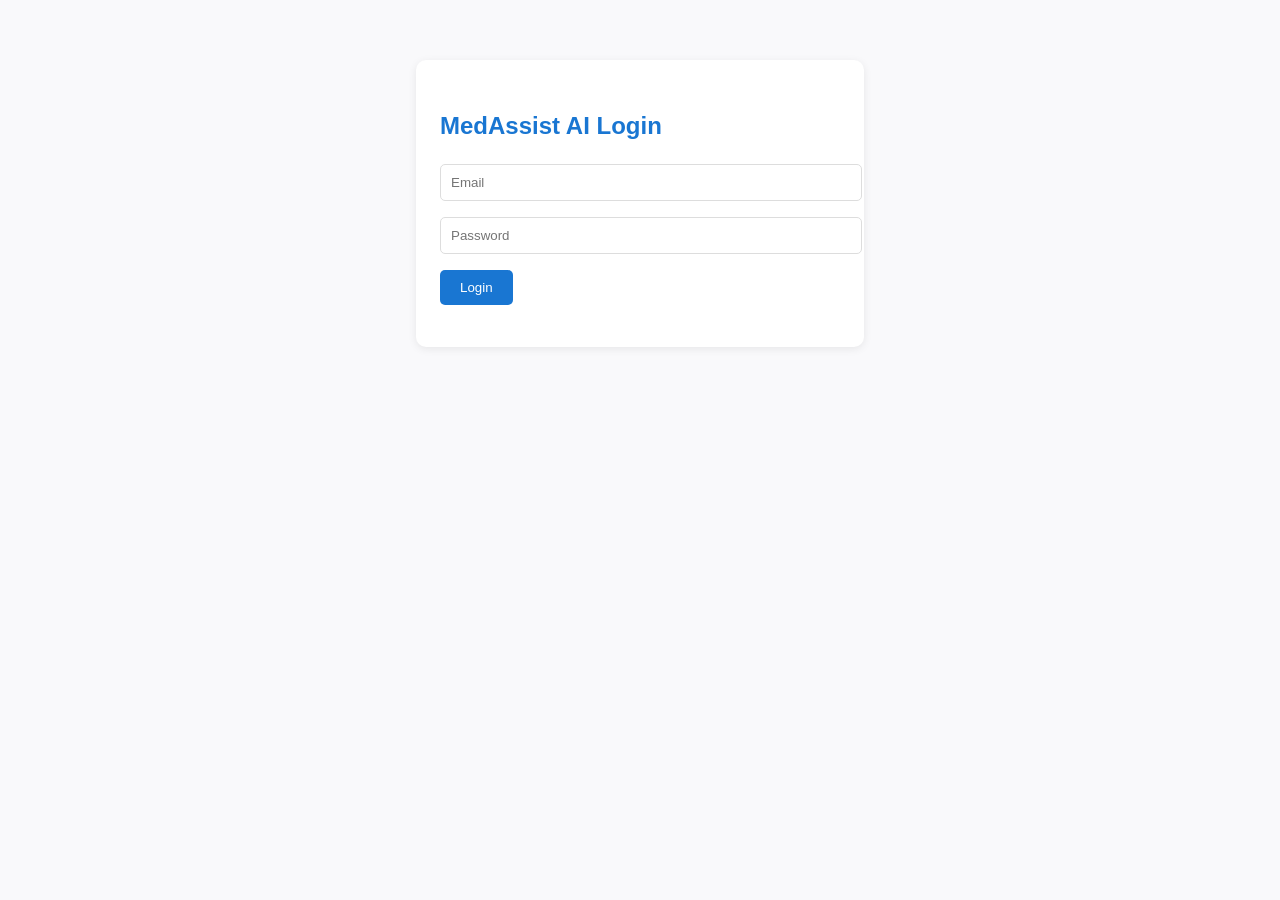
==== frontend/login.html @ 75cd7054 "initial commit" ====
<!DOCTYPE html>
<html lang="en">
<head>
    <meta charset="UTF-8">
    <meta name="viewport" content="width=device-width, initial-scale=1.0">
    <title>MedAssist AI - Login</title>
    <link rel="stylesheet" href="styles.css">
</head>
<body>
    <div class="login-card">
        <h2>MedAssist AI Login</h2>
        <form id="loginForm">
            <input type="email" id="email" placeholder="Email" required>
            <input type="password" id="password" placeholder="Password" required>
            <button type="submit">Login</button>
        </form>
        <div id="loginError" class="error"></div>
    </div>
    <script src="script.js"></script>
</body>
</html>
---- frontend/styles.css ----
/* styles.css - MedAssist AI */
body {
    background: #f9f9fb;
    font-family: 'Segoe UI', Arial, sans-serif;
    margin: 0;
    padding: 0;
}
.login-card, .dashboard-container {
    max-width: 400px;
    margin: 60px auto;
    background: #fff;
    border-radius: 10px;
    box-shadow: 0 2px 8px rgba(0,0,0,0.08);
    padding: 32px 24px;
}
.login-card h2 {
    margin-bottom: 24px;
    color: #1976d2;
}
input[type="email"], input[type="password"] {
    width: 100%;
    padding: 10px;
    margin-bottom: 16px;
    border: 1px solid #ddd;
    border-radius: 5px;
}
button {
    background: #1976d2;
    color: #fff;
    border: none;
    padding: 10px 20px;
    border-radius: 5px;
    cursor: pointer;
    margin-right: 8px;
}
button:disabled {
    background: #b0c4de;
    cursor: not-allowed;
}
.error {
    color: #d32f2f;
    margin-top: 10px;
}
.dashboard-container {
    max-width: 900px;
    padding: 0 16px 32px 16px;
}
header {
    display: flex;
    justify-content: space-between;
    align-items: center;
    margin-bottom: 32px;
}
main {
    display: flex;
    flex-wrap: wrap;
    gap: 24px;
}
.card {
    background: #fff;
    border-radius: 10px;
    box-shadow: 0 2px 8px rgba(0,0,0,0.06);
    padding: 20px;
    flex: 1 1 250px;
    min-width: 250px;
    margin-bottom: 16px;
}
@media (max-width: 700px) {
    .dashboard-container {
        max-width: 100%;
        padding: 0 4px;
    }
    main {
        flex-direction: column;
        gap: 12px;
    }
}
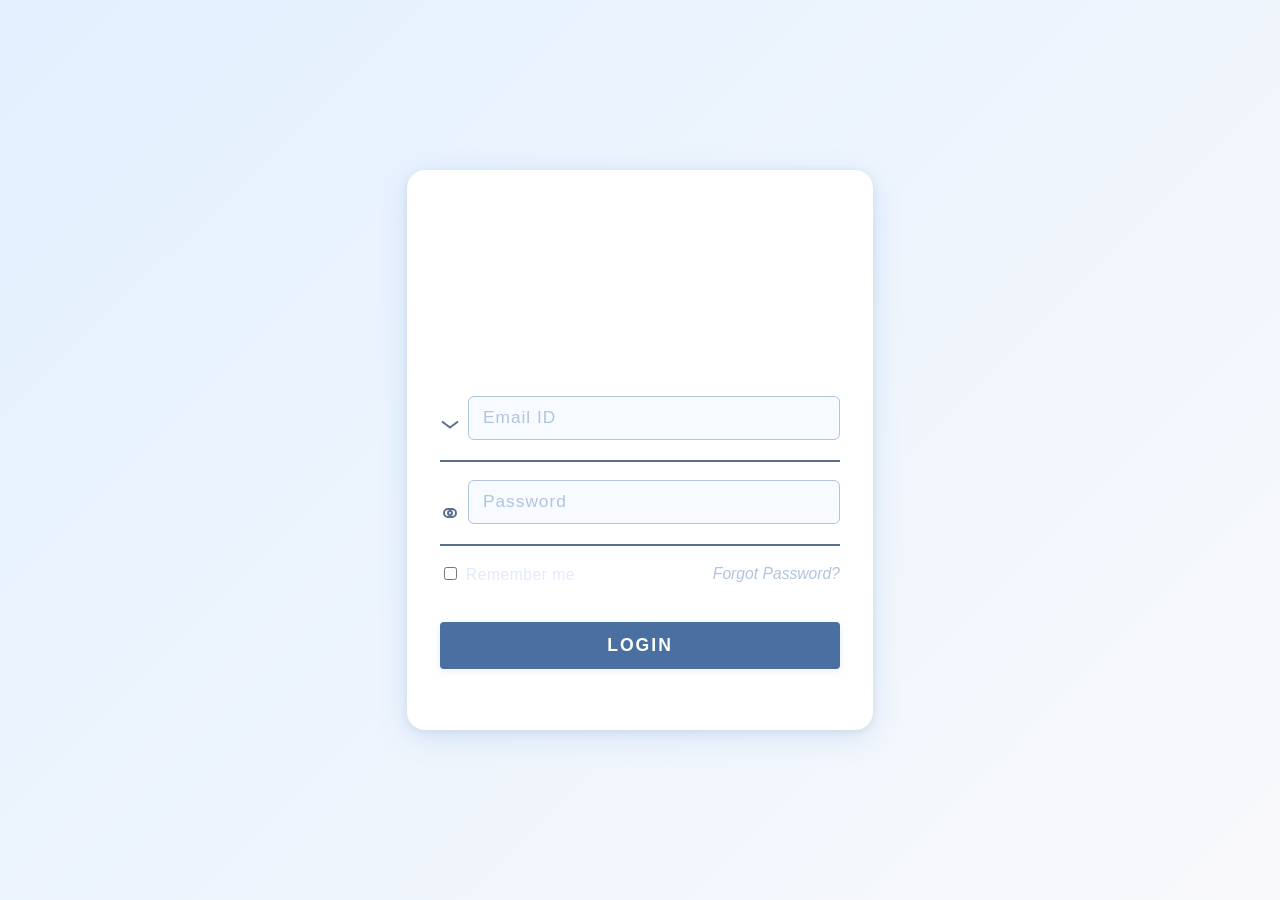
==== commit d7502137: "version 1.2" ====
--- a/frontend/login.html
+++ b/frontend/login.html
@@ -7,14 +7,44 @@
     <link rel="stylesheet" href="styles.css">
 </head>
 <body>
-    <div class="login-card">
-        <h2>MedAssist AI Login</h2>
-        <form id="loginForm">
-            <input type="email" id="email" placeholder="Email" required>
-            <input type="password" id="password" placeholder="Password" required>
-            <button type="submit">Login</button>
+    <div class="login-card login-modern">
+        <div class="login-icon">
+            <svg width="64" height="64" viewBox="0 0 64 64" fill="none"><circle cx="32" cy="24" r="12" stroke="#fff" stroke-width="2.5"/><path d="M12 54c0-8.837 8.059-16 18-16s18 7.163 18 16" stroke="#fff" stroke-width="2.5"/></svg>
+        </div>
+        <h1 class="login-title">User Login</h1>
+        <form id="loginForm" class="login-form-modern">
+            <div class="input-group">
+                <span class="input-icon"><svg width="20" height="20" fill="none"><path d="M2 4.5l8 6 8-6" stroke="#5c6f8c" stroke-width="2"/></svg></span>
+                <input type="email" id="email" placeholder="Email ID" required autocomplete="username">
+            </div>
+            <div class="input-group">
+                <span class="input-icon"><svg width="20" height="20" fill="none"><path d="M10 14a2 2 0 100-4 2 2 0 000 4z" stroke="#5c6f8c" stroke-width="2"/><rect x="4" y="8" width="12" height="8" rx="4" stroke="#5c6f8c" stroke-width="2"/></svg></span>
+                <input type="password" id="password" placeholder="Password" required autocomplete="current-password">
+            </div>
+            <div class="login-options">
+                <label class="remember-me"><input type="checkbox" id="rememberMe"> Remember me</label>
+                <a href="#" id="forgotPasswordLink" class="forgot-link">Forgot Password?</a>
+            </div>
+            <button type="submit" class="login-btn">LOGIN</button>
+            <div id="loginError" class="error"></div>
         </form>
-        <div id="loginError" class="error"></div>
+    </div>
+    <!-- Forgot Password Modal -->
+    <div id="forgotPasswordModal" class="modal">
+        <div class="modal-content">
+            <span class="close" id="closeModal">&times;</span>
+            <h3>Reset Password</h3>
+            <form id="forgotPasswordForm">
+                <input type="email" id="forgotEmail" placeholder="Enter your email" required>
+                <button type="button" id="sendOtpBtn">Send OTP</button>
+                <div id="otpSection" style="display:none;">
+                    <input type="text" id="otpInput" placeholder="Enter OTP" required>
+                    <input type="password" id="newPassword" placeholder="New Password" required>
+                    <button type="submit">Reset Password</button>
+                </div>
+            </form>
+            <div id="forgotError" class="error"></div>
+        </div>
     </div>
     <script src="script.js"></script>
 </body>
--- a/frontend/styles.css
+++ b/frontend/styles.css
@@ -1,55 +1,281 @@
+body {
+    min-height: 100vh;
+    background: linear-gradient(180deg, #e7b6e7 0%, #c7e0f7 100%);
+    display: flex;
+    align-items: center;
+    justify-content: center;
+}
+
+.login-modern {
+    background: rgba(255,255,255,0.18);
+    box-shadow: 0 8px 32px 0 rgba(31, 38, 135, 0.18);
+    border-radius: 18px;
+    padding: 48px 36px 36px 36px;
+    max-width: 400px;
+    width: 100%;
+    margin: 0 auto;
+    display: flex;
+    flex-direction: column;
+    align-items: center;
+    border: 1.5px solid rgba(255,255,255,0.25);
+    position: relative;
+}
+.login-icon {
+    margin-bottom: 18px;
+    display: flex;
+    justify-content: center;
+    align-items: center;
+}
+.login-title {
+    color: #fff;
+    font-size: 2.3rem;
+    font-weight: 400;
+    letter-spacing: 4px;
+    margin-bottom: 36px;
+    text-align: center;
+    font-family: 'Segoe UI', Arial, sans-serif;
+}
+.login-form-modern {
+    width: 100%;
+    display: flex;
+    flex-direction: column;
+    gap: 18px;
+}
+.input-group {
+    display: flex;
+    align-items: center;
+    background: transparent;
+    border-bottom: 2px solid #5c6f8c;
+    margin-bottom: 0;
+    padding: 0 0 2px 0;
+}
+.input-icon {
+    margin-right: 8px;
+    display: flex;
+    align-items: center;
+}
+.input-group input {
+    border: none;
+    outline: none;
+    background: transparent;
+    color: #fff;
+    font-size: 1.08rem;
+    padding: 10px 0;
+    flex: 1;
+    font-family: 'Segoe UI', Arial, sans-serif;
+    letter-spacing: 1px;
+}
+.input-group input::placeholder {
+    color: #b0c4de;
+    opacity: 1;
+    font-size: 1.08rem;
+    letter-spacing: 1px;
+}
+.login-options {
+    display: flex;
+    justify-content: space-between;
+    align-items: center;
+    margin: 0 0 10px 0;
+    font-size: 0.98rem;
+}
+.remember-me {
+    color: #e3eafc;
+    font-weight: 400;
+    letter-spacing: 0.5px;
+}
+.remember-me input[type="checkbox"] {
+    accent-color: #5c6f8c;
+    margin-right: 4px;
+}
+.forgot-link {
+    color: #b0c4de;
+    text-decoration: none;
+    font-style: italic;
+    font-size: 0.98rem;
+    transition: color 0.2s;
+}
+.forgot-link:hover {
+    color: #fff;
+    text-decoration: underline;
+}
+.login-btn {
+    width: 100%;
+    background: #4a6fa1;
+    color: #fff;
+    border: none;
+    padding: 13px 0;
+    border-radius: 4px;
+    font-size: 1.1rem;
+    font-weight: 600;
+    letter-spacing: 2px;
+    margin-top: 10px;
+    box-shadow: 0 2px 8px rgba(25, 118, 210, 0.10);
+    transition: background 0.2s, box-shadow 0.2s, transform 0.1s;
+    cursor: pointer;
+}
+.login-btn:hover {
+    background: #395a7c;
+    transform: translateY(-2px) scale(1.01);
+}
 /* styles.css - MedAssist AI */
 body {
-    background: #f9f9fb;
+    background: linear-gradient(135deg, #e3f0ff 0%, #f9f9fb 100%);
     font-family: 'Segoe UI', Arial, sans-serif;
     margin: 0;
     padding: 0;
+    min-height: 100vh;
 }
 .login-card, .dashboard-container {
     max-width: 400px;
     margin: 60px auto;
     background: #fff;
-    border-radius: 10px;
-    box-shadow: 0 2px 8px rgba(0,0,0,0.08);
-    padding: 32px 24px;
+    border-radius: 18px;
+    box-shadow: 0 8px 32px rgba(25, 118, 210, 0.13), 0 2px 8px rgba(0,0,0,0.07);
+    padding: 40px 32px 32px 32px;
+    transition: box-shadow 0.2s;
+    position: relative;
+}
+.tab-group {
+    display: flex;
+    justify-content: center;
+    margin-bottom: 24px;
+}
+.tab {
+    flex: 1;
+    padding: 12px 0;
+    background: none;
+    border: none;
+    border-bottom: 2.5px solid #e3eafc;
+    color: #1976d2;
+    font-size: 1.1rem;
+    font-weight: 600;
+    cursor: pointer;
+    transition: border 0.2s, color 0.2s;
+}
+.tab.active {
+    border-bottom: 2.5px solid #1976d2;
+    color: #1565c0;
+}
+.form-footer {
+    text-align: right;
+    margin-top: 8px;
+}
+.form-footer a {
+    color: #1976d2;
+    text-decoration: none;
+    font-size: 0.98rem;
+    transition: color 0.2s;
+}
+.form-footer a:hover {
+    color: #1565c0;
+    text-decoration: underline;
+}
+/* Modal Styles */
+.modal {
+    display: none;
+    position: fixed;
+    z-index: 1000;
+    left: 0;
+    top: 0;
+    width: 100vw;
+    height: 100vh;
+    overflow: auto;
+    background: rgba(25, 118, 210, 0.10);
+    justify-content: center;
+    align-items: center;
+}
+.modal-content {
+    background: #fff;
+    margin: 10% auto;
+    padding: 32px 28px 24px 28px;
+    border-radius: 14px;
+    box-shadow: 0 8px 32px rgba(25, 118, 210, 0.13);
+    max-width: 350px;
+    position: relative;
+    text-align: center;
+}
+.modal-content h3 {
+    color: #1976d2;
+    margin-bottom: 18px;
+}
+.modal-content input {
+    width: 100%;
+    margin-bottom: 14px;
+}
+.close {
+    position: absolute;
+    top: 12px;
+    right: 18px;
+    font-size: 1.5rem;
+    color: #888;
+    cursor: pointer;
+    transition: color 0.2s;
+}
+.close:hover {
+    color: #d32f2f;
+}
+.dashboard-container {
+    max-width: 900px;
+    padding: 0 16px 32px 16px;
 }
 .login-card h2 {
     margin-bottom: 24px;
     color: #1976d2;
+    font-weight: 700;
+    letter-spacing: 1px;
+    text-align: center;
 }
 input[type="email"], input[type="password"] {
     width: 100%;
-    padding: 10px;
-    margin-bottom: 16px;
-    border: 1px solid #ddd;
-    border-radius: 5px;
+    padding: 12px 14px;
+    margin-bottom: 18px;
+    border: 1px solid #b0c4de;
+    border-radius: 6px;
+    font-size: 1rem;
+    background: #f7faff;
+    transition: border 0.2s;
+}
+input[type="email"]:focus, input[type="password"]:focus {
+    border: 1.5px solid #1976d2;
+    outline: none;
+    background: #fff;
 }
 button {
-    background: #1976d2;
+    background: linear-gradient(90deg, #1976d2 60%, #42a5f5 100%);
     color: #fff;
     border: none;
-    padding: 10px 20px;
-    border-radius: 5px;
+    padding: 12px 28px;
+    border-radius: 6px;
     cursor: pointer;
     margin-right: 8px;
+    font-size: 1rem;
+    font-weight: 600;
+    box-shadow: 0 2px 8px rgba(25, 118, 210, 0.08);
+    transition: background 0.2s, box-shadow 0.2s, transform 0.1s;
+}
+button:hover:not(:disabled) {
+    background: linear-gradient(90deg, #1565c0 60%, #1976d2 100%);
+    box-shadow: 0 4px 16px rgba(25, 118, 210, 0.13);
+    transform: translateY(-2px) scale(1.03);
 }
 button:disabled {
     background: #b0c4de;
     cursor: not-allowed;
+    opacity: 0.7;
 }
 .error {
     color: #d32f2f;
     margin-top: 10px;
-}
-.dashboard-container {
-    max-width: 900px;
-    padding: 0 16px 32px 16px;
+    font-size: 1rem;
+    text-align: center;
 }
 header {
     display: flex;
     justify-content: space-between;
     align-items: center;
     margin-bottom: 32px;
+    border-bottom: 2px solid #e3eafc;
+    padding-bottom: 12px;
 }
 main {
     display: flex;
@@ -58,14 +284,46 @@
 }
 .card {
     background: #fff;
-    border-radius: 10px;
-    box-shadow: 0 2px 8px rgba(0,0,0,0.06);
-    padding: 20px;
+    border-radius: 14px;
+    box-shadow: 0 2px 8px rgba(25, 118, 210, 0.07);
+    padding: 24px 20px;
     flex: 1 1 250px;
     min-width: 250px;
     margin-bottom: 16px;
-}
-@media (max-width: 700px) {
+    transition: box-shadow 0.2s, transform 0.1s;
+}
+.card:hover {
+    box-shadow: 0 8px 32px rgba(25, 118, 210, 0.13);
+    transform: translateY(-2px) scale(1.01);
+}
+.audio-section h2, .transcript-section h2, .ai-section h2, .report-section h2, .history-section h2 {
+    color: #1976d2;
+    font-size: 1.2rem;
+    margin-bottom: 12px;
+    font-weight: 600;
+}
+#transcriptText, #aiSymptoms, #aiDiagnosis, #reportText {
+    background: #f7faff;
+    border-radius: 6px;
+    padding: 10px 14px;
+    margin-bottom: 10px;
+    min-height: 32px;
+    font-size: 1rem;
+}
+#historyList {
+    list-style: none;
+    padding: 0;
+    margin: 0;
+}
+#historyList li {
+    background: #f7faff;
+    border-radius: 6px;
+    margin-bottom: 8px;
+    padding: 8px 12px;
+    font-size: 0.97rem;
+    color: #333;
+}
+@media (max-width: 900px) {
     .dashboard-container {
         max-width: 100%;
         padding: 0 4px;
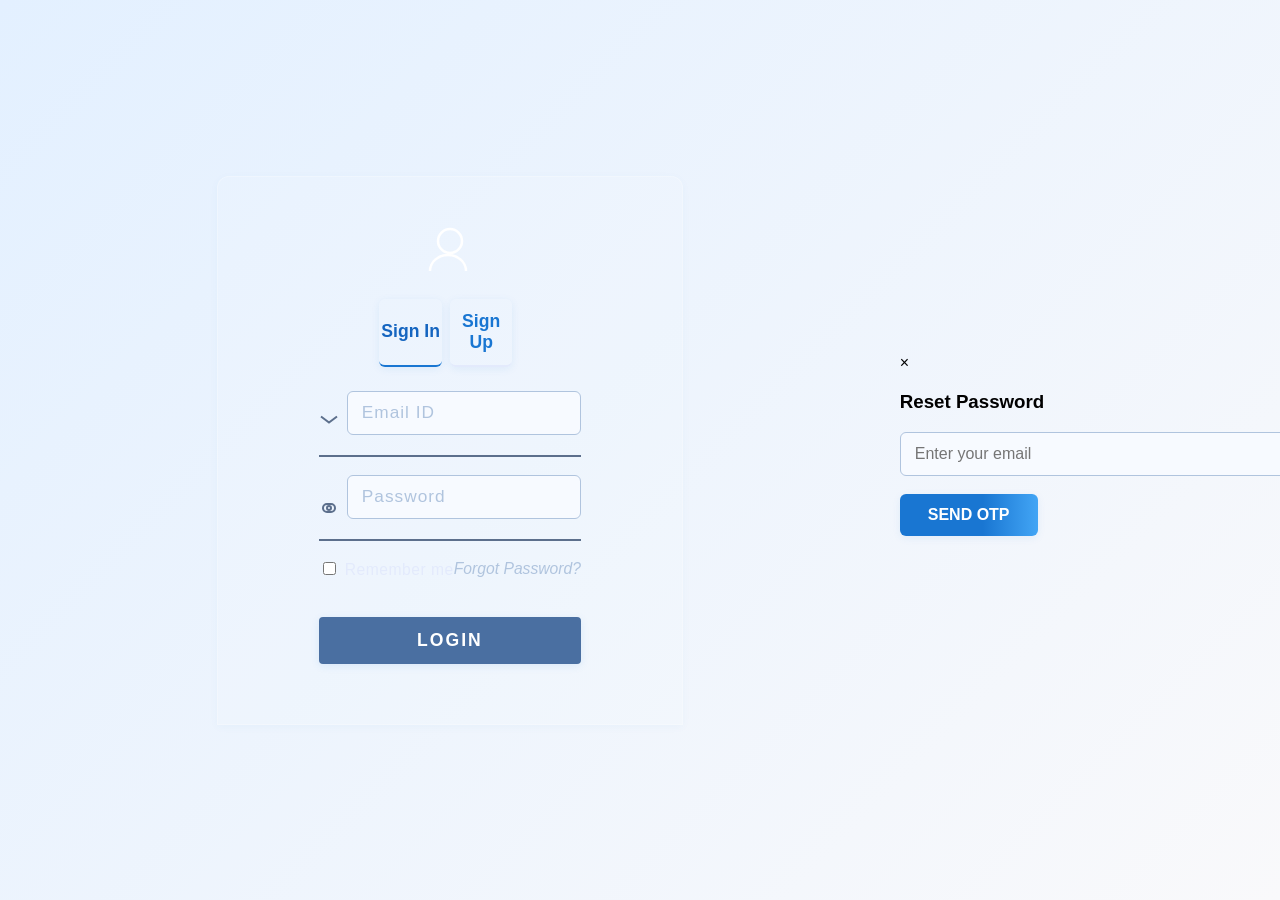
==== commit 6de633ea: "version 1.3" ====
--- a/frontend/login.html
+++ b/frontend/login.html
@@ -11,23 +11,46 @@
         <div class="login-icon">
             <svg width="64" height="64" viewBox="0 0 64 64" fill="none"><circle cx="32" cy="24" r="12" stroke="#fff" stroke-width="2.5"/><path d="M12 54c0-8.837 8.059-16 18-16s18 7.163 18 16" stroke="#fff" stroke-width="2.5"/></svg>
         </div>
-        <h1 class="login-title">User Login</h1>
-        <form id="loginForm" class="login-form-modern">
-            <div class="input-group">
-                <span class="input-icon"><svg width="20" height="20" fill="none"><path d="M2 4.5l8 6 8-6" stroke="#5c6f8c" stroke-width="2"/></svg></span>
-                <input type="email" id="email" placeholder="Email ID" required autocomplete="username">
-            </div>
-            <div class="input-group">
-                <span class="input-icon"><svg width="20" height="20" fill="none"><path d="M10 14a2 2 0 100-4 2 2 0 000 4z" stroke="#5c6f8c" stroke-width="2"/><rect x="4" y="8" width="12" height="8" rx="4" stroke="#5c6f8c" stroke-width="2"/></svg></span>
-                <input type="password" id="password" placeholder="Password" required autocomplete="current-password">
-            </div>
-            <div class="login-options">
-                <label class="remember-me"><input type="checkbox" id="rememberMe"> Remember me</label>
-                <a href="#" id="forgotPasswordLink" class="forgot-link">Forgot Password?</a>
-            </div>
-            <button type="submit" class="login-btn">LOGIN</button>
-            <div id="loginError" class="error"></div>
-        </form>
+        <div class="tab-group">
+            <button class="tab active" id="signInTab">Sign In</button>
+            <button class="tab" id="signUpTab">Sign Up</button>
+        </div>
+        <div id="signInFormContainer">
+            <form id="loginForm" class="login-form-modern">
+                <div class="input-group">
+                    <span class="input-icon"><svg width="20" height="20" fill="none"><path d="M2 4.5l8 6 8-6" stroke="#5c6f8c" stroke-width="2"/></svg></span>
+                    <input type="email" id="email" placeholder="Email ID" required autocomplete="username">
+                </div>
+                <div class="input-group">
+                    <span class="input-icon"><svg width="20" height="20" fill="none"><path d="M10 14a2 2 0 100-4 2 2 0 000 4z" stroke="#5c6f8c" stroke-width="2"/><rect x="4" y="8" width="12" height="8" rx="4" stroke="#5c6f8c" stroke-width="2"/></svg></span>
+                    <input type="password" id="password" placeholder="Password" required autocomplete="current-password">
+                </div>
+                <div class="login-options">
+                    <label class="remember-me"><input type="checkbox" id="rememberMe"> Remember me</label>
+                    <a href="#" id="forgotPasswordLink" class="forgot-link">Forgot Password?</a>
+                </div>
+                <button type="submit" class="login-btn">LOGIN</button>
+                <div id="loginError" class="error"></div>
+            </form>
+        </div>
+        <div id="signUpFormContainer" style="display:none;">
+            <form id="signUpForm" class="login-form-modern">
+                <div class="input-group">
+                    <span class="input-icon"><svg width="20" height="20" fill="none"><path d="M2 4.5l8 6 8-6" stroke="#5c6f8c" stroke-width="2"/></svg></span>
+                    <input type="email" id="signUpEmail" placeholder="Email ID" required autocomplete="username">
+                </div>
+                <div class="input-group">
+                    <span class="input-icon"><svg width="20" height="20" fill="none"><path d="M10 14a2 2 0 100-4 2 2 0 000 4z" stroke="#5c6f8c" stroke-width="2"/><rect x="4" y="8" width="12" height="8" rx="4" stroke="#5c6f8c" stroke-width="2"/></svg></span>
+                    <input type="password" id="signUpPassword" placeholder="Password" required autocomplete="new-password">
+                </div>
+                <div class="input-group">
+                    <span class="input-icon"><svg width="20" height="20" fill="none"><path d="M10 14a2 2 0 100-4 2 2 0 000 4z" stroke="#5c6f8c" stroke-width="2"/><rect x="4" y="8" width="12" height="8" rx="4" stroke="#5c6f8c" stroke-width="2"/></svg></span>
+                    <input type="password" id="signUpConfirmPassword" placeholder="Confirm Password" required autocomplete="new-password">
+                </div>
+                <button type="submit" class="login-btn">SIGN UP</button>
+                <div id="signUpError" class="error"></div>
+            </form>
+        </div>
     </div>
     <!-- Forgot Password Modal -->
     <div id="forgotPasswordModal" class="modal">
@@ -36,11 +59,11 @@
             <h3>Reset Password</h3>
             <form id="forgotPasswordForm">
                 <input type="email" id="forgotEmail" placeholder="Enter your email" required>
-                <button type="button" id="sendOtpBtn">Send OTP</button>
+                <button type="button" id="sendOtpBtn">SEND OTP</button>
                 <div id="otpSection" style="display:none;">
                     <input type="text" id="otpInput" placeholder="Enter OTP" required>
                     <input type="password" id="newPassword" placeholder="New Password" required>
-                    <button type="submit">Reset Password</button>
+                    <button type="submit">RESET PASSWORD</button>
                 </div>
             </form>
             <div id="forgotError" class="error"></div>
--- a/frontend/styles.css
+++ b/frontend/styles.css
@@ -1,16 +1,16 @@
 body {
     min-height: 100vh;
-    background: linear-gradient(180deg, #e7b6e7 0%, #c7e0f7 100%);
+    background: linear-gradient(135deg, #e7b6e7 0%, #c7e0f7 100%);
     display: flex;
     align-items: center;
     justify-content: center;
 }
 
 .login-modern {
-    background: rgba(255,255,255,0.18);
+    background: rgba(255,255,255,0.22);
     box-shadow: 0 8px 32px 0 rgba(31, 38, 135, 0.18);
     border-radius: 18px;
-    padding: 48px 36px 36px 36px;
+    padding: 44px 36px 36px 36px;
     max-width: 400px;
     width: 100%;
     margin: 0 auto;
@@ -113,6 +113,10 @@
     transition: background 0.2s, box-shadow 0.2s, transform 0.1s;
     cursor: pointer;
 }
+    backdrop-filter: blur(16px) saturate(160%);
+    -webkit-backdrop-filter: blur(16px) saturate(160%);
+    transition: box-shadow 0.2s;
+    animation: fadeInCard 0.7s cubic-bezier(.4,0,.2,1);
 .login-btn:hover {
     background: #395a7c;
     transform: translateY(-2px) scale(1.01);
@@ -134,6 +138,12 @@
     padding: 40px 32px 32px 32px;
     transition: box-shadow 0.2s;
     position: relative;
+    width: 100%;
+    gap: 0;
+    background: rgba(255,255,255,0.10);
+    border-radius: 12px 12px 0 0;
+    overflow: hidden;
+    box-shadow: 0 2px 8px rgba(25, 118, 210, 0.04);
 }
 .tab-group {
     display: flex;
@@ -159,6 +169,7 @@
 .form-footer {
     text-align: right;
     margin-top: 8px;
+    animation: fadeInForm 0.5s cubic-bezier(.4,0,.2,1);
 }
 .form-footer a {
     color: #1976d2;
@@ -169,7 +180,7 @@
 .form-footer a:hover {
     color: #1565c0;
     text-decoration: underline;
-}
+    background: rgba(255,255,255,0.10);
 /* Modal Styles */
 .modal {
     display: none;
@@ -178,7 +189,7 @@
     left: 0;
     top: 0;
     width: 100vw;
-    height: 100vh;
+    background: transparent;
     overflow: auto;
     background: rgba(25, 118, 210, 0.10);
     justify-content: center;
@@ -196,7 +207,7 @@
 }
 .modal-content h3 {
     color: #1976d2;
-    margin-bottom: 18px;
+    background: linear-gradient(90deg, #7c3aed 60%, #42a5f5 100%);
 }
 .modal-content input {
     width: 100%;
@@ -211,7 +222,7 @@
     cursor: pointer;
     transition: color 0.2s;
 }
-.close:hover {
+    background: linear-gradient(90deg, #5b21b6 60%, #1976d2 100%);
     color: #d32f2f;
 }
 .dashboard-container {
@@ -220,6 +231,7 @@
 }
 .login-card h2 {
     margin-bottom: 24px;
+    min-height: 22px;
     color: #1976d2;
     font-weight: 700;
     letter-spacing: 1px;
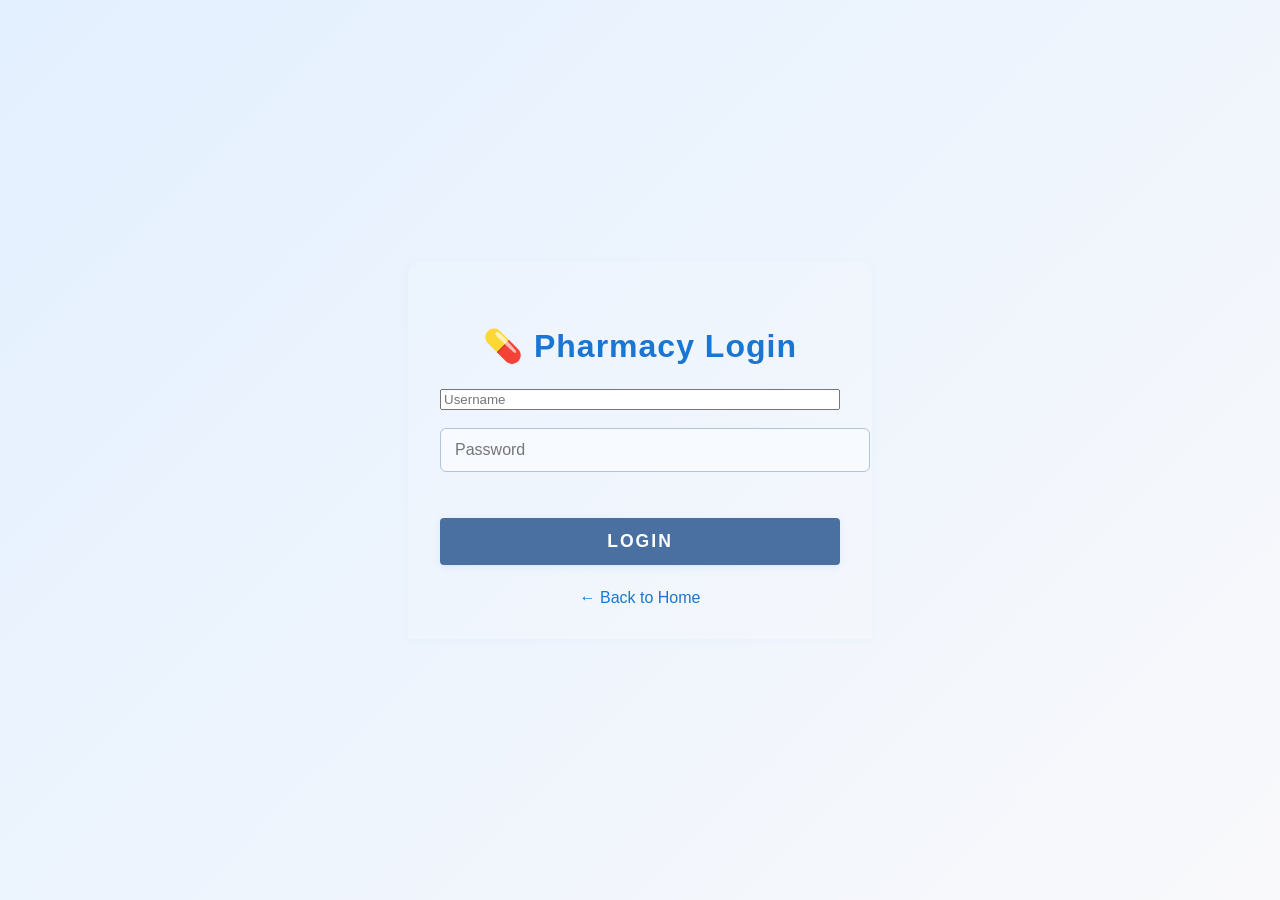
==== commit 00b7d2d8: "1.4" ====
--- a/frontend/login.html
+++ b/frontend/login.html
@@ -3,72 +3,20 @@
 <head>
     <meta charset="UTF-8">
     <meta name="viewport" content="width=device-width, initial-scale=1.0">
-    <title>MedAssist AI - Login</title>
+    <title>Pharmacy Login</title>
     <link rel="stylesheet" href="styles.css">
 </head>
 <body>
-    <div class="login-card login-modern">
-        <div class="login-icon">
-            <svg width="64" height="64" viewBox="0 0 64 64" fill="none"><circle cx="32" cy="24" r="12" stroke="#fff" stroke-width="2.5"/><path d="M12 54c0-8.837 8.059-16 18-16s18 7.163 18 16" stroke="#fff" stroke-width="2.5"/></svg>
-        </div>
-        <div class="tab-group">
-            <button class="tab active" id="signInTab">Sign In</button>
-            <button class="tab" id="signUpTab">Sign Up</button>
-        </div>
-        <div id="signInFormContainer">
-            <form id="loginForm" class="login-form-modern">
-                <div class="input-group">
-                    <span class="input-icon"><svg width="20" height="20" fill="none"><path d="M2 4.5l8 6 8-6" stroke="#5c6f8c" stroke-width="2"/></svg></span>
-                    <input type="email" id="email" placeholder="Email ID" required autocomplete="username">
-                </div>
-                <div class="input-group">
-                    <span class="input-icon"><svg width="20" height="20" fill="none"><path d="M10 14a2 2 0 100-4 2 2 0 000 4z" stroke="#5c6f8c" stroke-width="2"/><rect x="4" y="8" width="12" height="8" rx="4" stroke="#5c6f8c" stroke-width="2"/></svg></span>
-                    <input type="password" id="password" placeholder="Password" required autocomplete="current-password">
-                </div>
-                <div class="login-options">
-                    <label class="remember-me"><input type="checkbox" id="rememberMe"> Remember me</label>
-                    <a href="#" id="forgotPasswordLink" class="forgot-link">Forgot Password?</a>
-                </div>
-                <button type="submit" class="login-btn">LOGIN</button>
-                <div id="loginError" class="error"></div>
-            </form>
-        </div>
-        <div id="signUpFormContainer" style="display:none;">
-            <form id="signUpForm" class="login-form-modern">
-                <div class="input-group">
-                    <span class="input-icon"><svg width="20" height="20" fill="none"><path d="M2 4.5l8 6 8-6" stroke="#5c6f8c" stroke-width="2"/></svg></span>
-                    <input type="email" id="signUpEmail" placeholder="Email ID" required autocomplete="username">
-                </div>
-                <div class="input-group">
-                    <span class="input-icon"><svg width="20" height="20" fill="none"><path d="M10 14a2 2 0 100-4 2 2 0 000 4z" stroke="#5c6f8c" stroke-width="2"/><rect x="4" y="8" width="12" height="8" rx="4" stroke="#5c6f8c" stroke-width="2"/></svg></span>
-                    <input type="password" id="signUpPassword" placeholder="Password" required autocomplete="new-password">
-                </div>
-                <div class="input-group">
-                    <span class="input-icon"><svg width="20" height="20" fill="none"><path d="M10 14a2 2 0 100-4 2 2 0 000 4z" stroke="#5c6f8c" stroke-width="2"/><rect x="4" y="8" width="12" height="8" rx="4" stroke="#5c6f8c" stroke-width="2"/></svg></span>
-                    <input type="password" id="signUpConfirmPassword" placeholder="Confirm Password" required autocomplete="new-password">
-                </div>
-                <button type="submit" class="login-btn">SIGN UP</button>
-                <div id="signUpError" class="error"></div>
-            </form>
+    <div class="login-card">
+        <h2 style="text-align:center; font-size:2rem; margin-bottom:1.5rem;">💊 Pharmacy Login</h2>
+        <form id="loginForm" class="login-form-modern">
+            <input type="text" id="username" name="username" placeholder="Username" required autocomplete="username">
+            <input type="password" id="password" name="password" placeholder="Password" required autocomplete="current-password">
+            <button type="submit" class="login-btn">LOGIN</button>
+        </form>
+        <div style="margin-top:1.5rem; text-align:center;">
+            <a href="index.html" style="color:#1976d2; text-decoration:none; font-size:1rem;">&larr; Back to Home</a>
         </div>
     </div>
-    <!-- Forgot Password Modal -->
-    <div id="forgotPasswordModal" class="modal">
-        <div class="modal-content">
-            <span class="close" id="closeModal">&times;</span>
-            <h3>Reset Password</h3>
-            <form id="forgotPasswordForm">
-                <input type="email" id="forgotEmail" placeholder="Enter your email" required>
-                <button type="button" id="sendOtpBtn">SEND OTP</button>
-                <div id="otpSection" style="display:none;">
-                    <input type="text" id="otpInput" placeholder="Enter OTP" required>
-                    <input type="password" id="newPassword" placeholder="New Password" required>
-                    <button type="submit">RESET PASSWORD</button>
-                </div>
-            </form>
-            <div id="forgotError" class="error"></div>
-        </div>
-    </div>
-    <script src="script.js"></script>
 </body>
 </html>
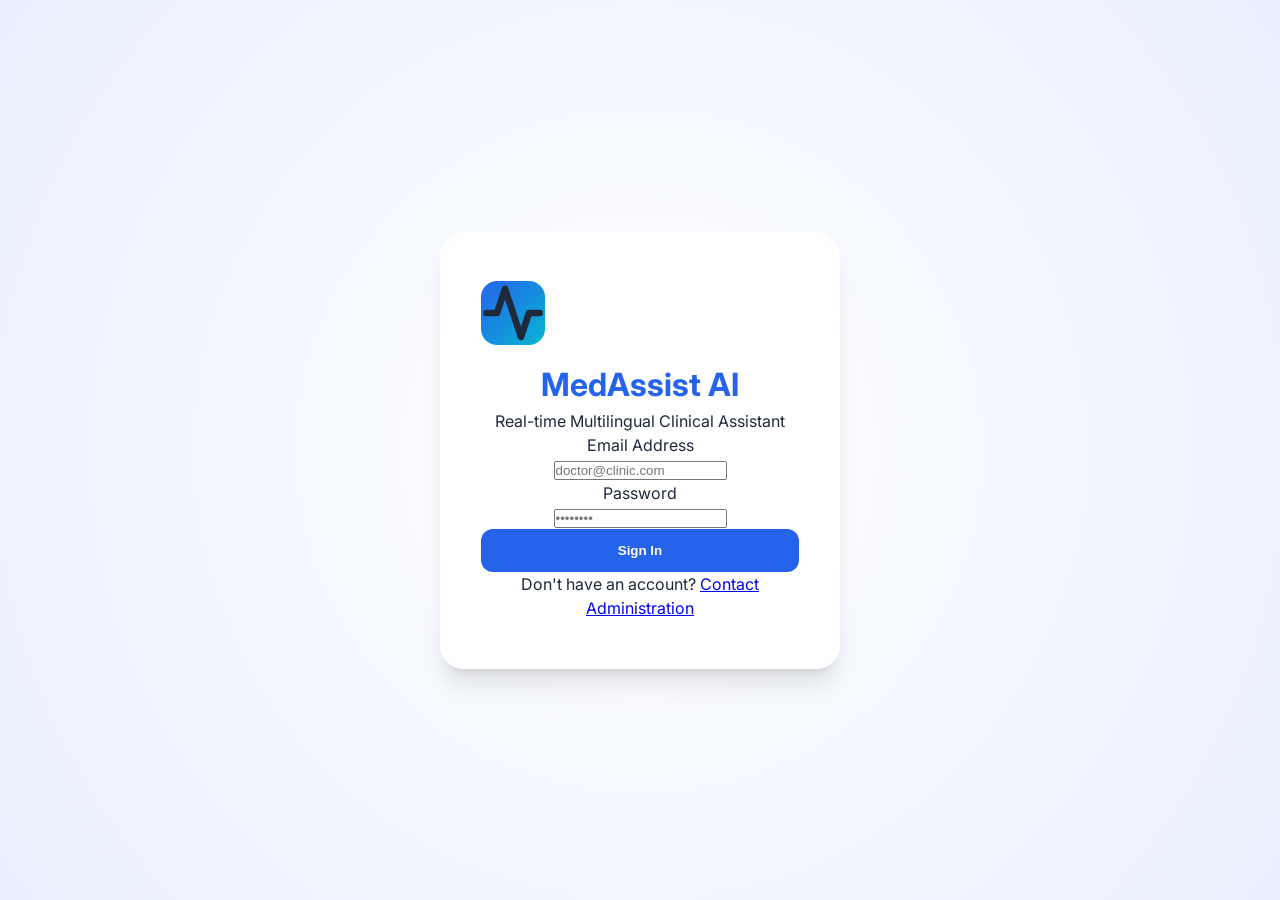
==== commit 4e21a823: "version 1.4.1" ====
--- a/frontend/login.html
+++ b/frontend/login.html
@@ -3,20 +3,55 @@
 <head>
     <meta charset="UTF-8">
     <meta name="viewport" content="width=device-width, initial-scale=1.0">
-    <title>Pharmacy Login</title>
+    <title>Login | MedAssist AI</title>
     <link rel="stylesheet" href="styles.css">
+    <!-- Font Awesome for icons -->
+    <link rel="stylesheet" href="https://cdnjs.cloudflare.com/ajax/libs/font-awesome/6.4.0/css/all.min.css">
 </head>
-<body>
-    <div class="login-card">
-        <h2 style="text-align:center; font-size:2rem; margin-bottom:1.5rem;">💊 Pharmacy Login</h2>
-        <form id="loginForm" class="login-form-modern">
-            <input type="text" id="username" name="username" placeholder="Username" required autocomplete="username">
-            <input type="password" id="password" name="password" placeholder="Password" required autocomplete="current-password">
-            <button type="submit" class="login-btn">LOGIN</button>
-        </form>
-        <div style="margin-top:1.5rem; text-align:center;">
-            <a href="index.html" style="color:#1976d2; text-decoration:none; font-size:1rem;">&larr; Back to Home</a>
+<body class="auth-page">
+    <div class="login-container">
+        <div class="login-card">
+            <div class="logo-section">
+                <div class="logo-icon">
+                    <svg viewBox="0 0 24 24" fill="none" stroke="currentColor" stroke-width="2.5" stroke-linecap="round" stroke-linejoin="round">
+                        <path d="M22 12h-4l-3 9L9 3l-3 9H2"></path>
+                    </svg>
+                </div>
+                <h1 class="app-name">MedAssist AI</h1>
+                <p class="app-tagline">Real-time Multilingual Clinical Assistant</p>
+            </div>
+
+            <form id="loginForm">
+                <div class="form-group">
+                    <label for="email">Email Address</label>
+                    <div class="input-wrapper">
+                        <input type="email" id="email" placeholder="doctor@clinic.com" required autocomplete="email">
+                    </div>
+                </div>
+                <div class="form-group">
+                    <label for="password">Password</label>
+                    <div class="input-wrapper">
+                        <input type="password" id="password" placeholder="••••••••" required autocomplete="current-password">
+                    </div>
+                </div>
+                
+                <button type="submit" class="login-btn">
+                    Sign In
+                </button>
+
+                <div class="form-footer">
+                    <p>Don't have an account? <a href="#">Contact Administration</a></p>
+                </div>
+            </form>
         </div>
     </div>
+
+    <script>
+        document.getElementById('loginForm').addEventListener('submit', (e) => {
+            e.preventDefault();
+            // Basic transition to dashboard for prototype
+            window.location.href = 'index.html';
+        });
+    </script>
 </body>
 </html>
--- a/frontend/styles.css
+++ b/frontend/styles.css
@@ -1,347 +1,249 @@
+@import url('https://fonts.googleapis.com/css2?family=Inter:wght@300;400;500;600;700&display=swap');
+
+:root {
+    --primary: #2563eb;
+    --primary-hover: #1d4ed8;
+    --accent: #06b6d4;
+    --bg-gradient: linear-gradient(135deg, #f0f9ff 0%, #e0f2fe 100%);
+    --card-bg: rgba(255, 255, 255, 0.85);
+    --text-main: #1e293b;
+    --text-muted: #64748b;
+    --border: #e2e8f0;
+    --shadow-sm: 0 1px 2px 0 rgb(0 0 0 / 0.05);
+    --shadow-md: 0 4px 6px -1px rgb(0 0 0 / 0.1), 0 2px 4px -2px rgb(0 0 0 / 0.1);
+    --shadow-lg: 0 10px 15px -3px rgb(0 0 0 / 0.1), 0 4px 6px -4px rgb(0 0 0 / 0.1);
+    --shadow-xl: 0 20px 25px -5px rgb(0 0 0 / 0.1), 0 8px 10px -6px rgb(0 0 0 / 0.1);
+}
+
+* {
+    margin: 0;
+    padding: 0;
+    box-sizing: border-box;
+}
+
 body {
+    font-family: 'Inter', sans-serif;
+    color: var(--text-main);
+    line-height: 1.5;
+    background: #f8fafc;
+}
+
+/* Authentication Page */
+.auth-page {
+    background: url('medassist_login_bg_1776790889666.png') no-repeat center center fixed;
+    background-size: cover;
     min-height: 100vh;
-    background: linear-gradient(135deg, #e7b6e7 0%, #c7e0f7 100%);
     display: flex;
     align-items: center;
     justify-content: center;
 }
 
-.login-modern {
-    background: rgba(255,255,255,0.22);
-    box-shadow: 0 8px 32px 0 rgba(31, 38, 135, 0.18);
-    border-radius: 18px;
-    padding: 44px 36px 36px 36px;
-    max-width: 400px;
+.auth-page::before {
+    content: '';
+    position: absolute;
+    top: 0;
+    left: 0;
+    right: 0;
+    bottom: 0;
+    background: radial-gradient(circle at 50% 50%, rgba(255, 255, 255, 0.1) 0%, rgba(37, 99, 235, 0.1) 100%);
+    backdrop-filter: blur(4px);
+}
+
+.login-container {
     width: 100%;
-    margin: 0 auto;
+    max-width: 440px;
+    padding: 20px;
+    z-index: 10;
+}
+
+.login-card {
+    background: var(--card-bg);
+    backdrop-filter: blur(12px);
+    border: 1px solid rgba(255,255,255,0.3);
+    border-radius: 24px;
+    padding: 48px 40px;
+    box-shadow: var(--shadow-xl);
+    text-align: center;
+}
+
+/* Dashboard Layout */
+.dashboard-wrapper {
+    display: flex;
+    min-height: 100vh;
+}
+
+.sidebar {
+    width: 280px;
+    background: white;
+    border-right: 1px solid var(--border);
+    padding: 32px 24px;
     display: flex;
     flex-direction: column;
-    align-items: center;
-    border: 1.5px solid rgba(255,255,255,0.25);
-    position: relative;
-}
-.login-icon {
-    margin-bottom: 18px;
-    display: flex;
+    position: fixed;
+    height: 100vh;
+    z-index: 50;
+}
+
+.main-content {
+    flex: 1;
+    margin-left: 280px;
+    padding: 40px;
+}
+
+.nav-item {
+    display: flex;
+    align-items: center;
+    padding: 12px 16px;
+    color: var(--text-muted);
+    text-decoration: none;
+    border-radius: 12px;
+    margin-bottom: 8px;
+    font-weight: 500;
+    transition: all 0.2s;
+}
+
+.nav-item.active {
+    background: rgba(37, 99, 235, 0.08);
+    color: var(--primary);
+}
+
+.nav-item:hover:not(.active) {
+    background: #f1f5f9;
+}
+
+/* Cards & Grid */
+.dashboard-grid {
+    display: grid;
+    grid-template-columns: 2fr 1fr;
+    gap: 24px;
+}
+
+.card {
+    background: white;
+    border: 1px solid var(--border);
+    border-radius: 20px;
+    padding: 24px;
+    box-shadow: var(--shadow-sm);
+    transition: transform 0.2s;
+}
+
+.card-title {
+    font-size: 18px;
+    font-weight: 600;
+    margin-bottom: 20px;
+    display: flex;
+    align-items: center;
+    gap: 10px;
+}
+
+/* Components */
+.logo-icon {
+    width: 64px;
+    height: 64px;
+    background: linear-gradient(135deg, var(--primary), var(--accent));
+    border-radius: 16px;
+    display: flex;
+    align-items: center;
     justify-content: center;
-    align-items: center;
-}
-.login-title {
-    color: #fff;
-    font-size: 2.3rem;
-    font-weight: 400;
-    letter-spacing: 4px;
-    margin-bottom: 36px;
-    text-align: center;
-    font-family: 'Segoe UI', Arial, sans-serif;
-}
-.login-form-modern {
-    width: 100%;
-    display: flex;
-    flex-direction: column;
-    gap: 18px;
-}
-.input-group {
-    display: flex;
-    align-items: center;
-    background: transparent;
-    border-bottom: 2px solid #5c6f8c;
-    margin-bottom: 0;
-    padding: 0 0 2px 0;
-}
-.input-icon {
-    margin-right: 8px;
-    display: flex;
-    align-items: center;
-}
-.input-group input {
+    margin-bottom: 16px;
+}
+
+.app-name {
+    font-weight: 700;
+    color: var(--primary);
+}
+
+.btn-record {
+    width: 56px;
+    height: 56px;
+    border-radius: 50%;
+    background: #ef4444;
+    color: white;
     border: none;
-    outline: none;
-    background: transparent;
-    color: #fff;
-    font-size: 1.08rem;
-    padding: 10px 0;
-    flex: 1;
-    font-family: 'Segoe UI', Arial, sans-serif;
-    letter-spacing: 1px;
-}
-.input-group input::placeholder {
-    color: #b0c4de;
-    opacity: 1;
-    font-size: 1.08rem;
-    letter-spacing: 1px;
-}
-.login-options {
-    display: flex;
-    justify-content: space-between;
-    align-items: center;
-    margin: 0 0 10px 0;
-    font-size: 0.98rem;
-}
-.remember-me {
-    color: #e3eafc;
-    font-weight: 400;
-    letter-spacing: 0.5px;
-}
-.remember-me input[type="checkbox"] {
-    accent-color: #5c6f8c;
-    margin-right: 4px;
-}
-.forgot-link {
-    color: #b0c4de;
-    text-decoration: none;
-    font-style: italic;
-    font-size: 0.98rem;
-    transition: color 0.2s;
-}
-.forgot-link:hover {
-    color: #fff;
-    text-decoration: underline;
-}
+    cursor: pointer;
+    display: flex;
+    align-items: center;
+    justify-content: center;
+    font-size: 20px;
+    box-shadow: 0 4px 12px rgba(239, 68, 68, 0.3);
+    transition: all 0.3s;
+}
+
+.btn-record.recording {
+    animation: pulse 1.5s infinite;
+}
+
+@keyframes pulse {
+    0% { box-shadow: 0 0 0 0 rgba(239, 68, 68, 0.4); }
+    70% { box-shadow: 0 0 0 15px rgba(239, 68, 68, 0); }
+    100% { box-shadow: 0 0 0 0 rgba(239, 68, 68, 0); }
+}
+
+.transcript-area {
+    min-height: 200px;
+    background: #f1f5f9;
+    border-radius: 12px;
+    padding: 16px;
+    font-size: 15px;
+    line-height: 1.6;
+    margin-bottom: 16px;
+}
+
 .login-btn {
     width: 100%;
-    background: #4a6fa1;
-    color: #fff;
+    padding: 14px;
+    background: var(--primary);
+    color: white;
     border: none;
-    padding: 13px 0;
-    border-radius: 4px;
-    font-size: 1.1rem;
-    font-weight: 600;
-    letter-spacing: 2px;
-    margin-top: 10px;
-    box-shadow: 0 2px 8px rgba(25, 118, 210, 0.10);
-    transition: background 0.2s, box-shadow 0.2s, transform 0.1s;
-    cursor: pointer;
-}
-    backdrop-filter: blur(16px) saturate(160%);
-    -webkit-backdrop-filter: blur(16px) saturate(160%);
-    transition: box-shadow 0.2s;
-    animation: fadeInCard 0.7s cubic-bezier(.4,0,.2,1);
-.login-btn:hover {
-    background: #395a7c;
-    transform: translateY(-2px) scale(1.01);
-}
-/* styles.css - MedAssist AI */
-body {
-    background: linear-gradient(135deg, #e3f0ff 0%, #f9f9fb 100%);
-    font-family: 'Segoe UI', Arial, sans-serif;
-    margin: 0;
-    padding: 0;
-    min-height: 100vh;
-}
-.login-card, .dashboard-container {
-    max-width: 400px;
-    margin: 60px auto;
-    background: #fff;
-    border-radius: 18px;
-    box-shadow: 0 8px 32px rgba(25, 118, 210, 0.13), 0 2px 8px rgba(0,0,0,0.07);
-    padding: 40px 32px 32px 32px;
-    transition: box-shadow 0.2s;
-    position: relative;
-    width: 100%;
-    gap: 0;
-    background: rgba(255,255,255,0.10);
-    border-radius: 12px 12px 0 0;
-    overflow: hidden;
-    box-shadow: 0 2px 8px rgba(25, 118, 210, 0.04);
-}
-.tab-group {
-    display: flex;
-    justify-content: center;
-    margin-bottom: 24px;
-}
-.tab {
-    flex: 1;
-    padding: 12px 0;
-    background: none;
-    border: none;
-    border-bottom: 2.5px solid #e3eafc;
-    color: #1976d2;
-    font-size: 1.1rem;
+    border-radius: 12px;
     font-weight: 600;
     cursor: pointer;
-    transition: border 0.2s, color 0.2s;
-}
-.tab.active {
-    border-bottom: 2.5px solid #1976d2;
-    color: #1565c0;
-}
-.form-footer {
-    text-align: right;
-    margin-top: 8px;
-    animation: fadeInForm 0.5s cubic-bezier(.4,0,.2,1);
-}
-.form-footer a {
-    color: #1976d2;
-    text-decoration: none;
-    font-size: 0.98rem;
-    transition: color 0.2s;
-}
-.form-footer a:hover {
-    color: #1565c0;
-    text-decoration: underline;
-    background: rgba(255,255,255,0.10);
-/* Modal Styles */
-.modal {
-    display: none;
-    position: fixed;
-    z-index: 1000;
-    left: 0;
-    top: 0;
-    width: 100vw;
-    background: transparent;
-    overflow: auto;
-    background: rgba(25, 118, 210, 0.10);
-    justify-content: center;
-    align-items: center;
-}
-.modal-content {
-    background: #fff;
-    margin: 10% auto;
-    padding: 32px 28px 24px 28px;
-    border-radius: 14px;
-    box-shadow: 0 8px 32px rgba(25, 118, 210, 0.13);
-    max-width: 350px;
-    position: relative;
-    text-align: center;
-}
-.modal-content h3 {
-    color: #1976d2;
-    background: linear-gradient(90deg, #7c3aed 60%, #42a5f5 100%);
-}
-.modal-content input {
-    width: 100%;
-    margin-bottom: 14px;
-}
-.close {
-    position: absolute;
-    top: 12px;
-    right: 18px;
-    font-size: 1.5rem;
-    color: #888;
+    transition: all 0.2s;
+}
+
+.login-btn:hover {
+    background: var(--primary-hover);
+}
+
+.suggestion-chip {
+    display: inline-block;
+    padding: 6px 12px;
+    background: rgba(37, 99, 235, 0.08);
+    border: 1px solid rgba(37, 99, 235, 0.1);
+    border-radius: 8px;
+    font-size: 13px;
+    margin: 0 8px 8px 0;
+    color: var(--primary);
+    font-weight: 500;
+}
+
+.report-preview {
+    font-family: inherit;
+    line-height: 1.8;
+}
+
+.history-item {
+    padding: 16px;
+    border-bottom: 1px solid #f1f5f9;
     cursor: pointer;
-    transition: color 0.2s;
-}
-    background: linear-gradient(90deg, #5b21b6 60%, #1976d2 100%);
-    color: #d32f2f;
-}
-.dashboard-container {
-    max-width: 900px;
-    padding: 0 16px 32px 16px;
-}
-.login-card h2 {
-    margin-bottom: 24px;
-    min-height: 22px;
-    color: #1976d2;
-    font-weight: 700;
-    letter-spacing: 1px;
-    text-align: center;
-}
-input[type="email"], input[type="password"] {
-    width: 100%;
-    padding: 12px 14px;
-    margin-bottom: 18px;
-    border: 1px solid #b0c4de;
-    border-radius: 6px;
-    font-size: 1rem;
-    background: #f7faff;
-    transition: border 0.2s;
-}
-input[type="email"]:focus, input[type="password"]:focus {
-    border: 1.5px solid #1976d2;
-    outline: none;
-    background: #fff;
-}
-button {
-    background: linear-gradient(90deg, #1976d2 60%, #42a5f5 100%);
-    color: #fff;
-    border: none;
-    padding: 12px 28px;
-    border-radius: 6px;
-    cursor: pointer;
-    margin-right: 8px;
-    font-size: 1rem;
-    font-weight: 600;
-    box-shadow: 0 2px 8px rgba(25, 118, 210, 0.08);
-    transition: background 0.2s, box-shadow 0.2s, transform 0.1s;
-}
-button:hover:not(:disabled) {
-    background: linear-gradient(90deg, #1565c0 60%, #1976d2 100%);
-    box-shadow: 0 4px 16px rgba(25, 118, 210, 0.13);
-    transform: translateY(-2px) scale(1.03);
-}
-button:disabled {
-    background: #b0c4de;
-    cursor: not-allowed;
-    opacity: 0.7;
-}
-.error {
-    color: #d32f2f;
-    margin-top: 10px;
-    font-size: 1rem;
-    text-align: center;
-}
-header {
-    display: flex;
-    justify-content: space-between;
-    align-items: center;
-    margin-bottom: 32px;
-    border-bottom: 2px solid #e3eafc;
-    padding-bottom: 12px;
-}
-main {
-    display: flex;
-    flex-wrap: wrap;
-    gap: 24px;
-}
-.card {
-    background: #fff;
-    border-radius: 14px;
-    box-shadow: 0 2px 8px rgba(25, 118, 210, 0.07);
-    padding: 24px 20px;
-    flex: 1 1 250px;
-    min-width: 250px;
-    margin-bottom: 16px;
-    transition: box-shadow 0.2s, transform 0.1s;
-}
-.card:hover {
-    box-shadow: 0 8px 32px rgba(25, 118, 210, 0.13);
-    transform: translateY(-2px) scale(1.01);
-}
-.audio-section h2, .transcript-section h2, .ai-section h2, .report-section h2, .history-section h2 {
-    color: #1976d2;
-    font-size: 1.2rem;
-    margin-bottom: 12px;
-    font-weight: 600;
-}
-#transcriptText, #aiSymptoms, #aiDiagnosis, #reportText {
-    background: #f7faff;
-    border-radius: 6px;
-    padding: 10px 14px;
-    margin-bottom: 10px;
-    min-height: 32px;
-    font-size: 1rem;
-}
-#historyList {
-    list-style: none;
-    padding: 0;
-    margin: 0;
-}
-#historyList li {
-    background: #f7faff;
-    border-radius: 6px;
-    margin-bottom: 8px;
-    padding: 8px 12px;
-    font-size: 0.97rem;
-    color: #333;
-}
-@media (max-width: 900px) {
-    .dashboard-container {
-        max-width: 100%;
-        padding: 0 4px;
-    }
-    main {
-        flex-direction: column;
-        gap: 12px;
-    }
-}
+}
+
+.history-item:hover {
+    background: #f8fafc;
+}
+
+@media (max-width: 1024px) {
+    .dashboard-grid {
+        grid-template-columns: 1fr;
+    }
+    .sidebar {
+        width: 80px;
+        padding: 20px 10px;
+    }
+    .sidebar .nav-item span, .app-name, .app-tagline {
+        display: none;
+    }
+    .main-content {
+        margin-left: 80px;
+    }
+}
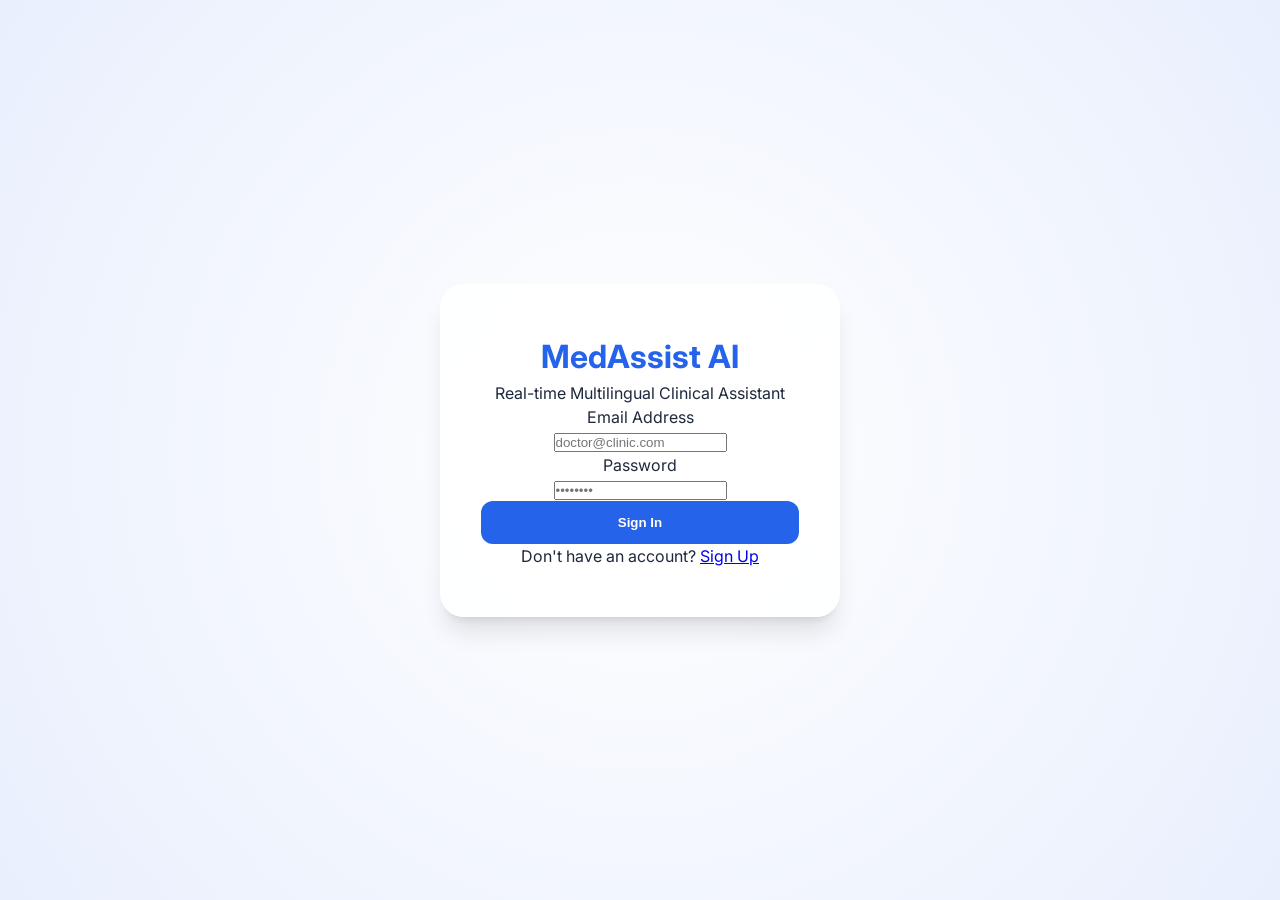
==== commit 1138b7e2: "1.4.2" ====
--- a/frontend/login.html
+++ b/frontend/login.html
@@ -11,17 +11,12 @@
 <body class="auth-page">
     <div class="login-container">
         <div class="login-card">
-            <div class="logo-section">
-                <div class="logo-icon">
-                    <svg viewBox="0 0 24 24" fill="none" stroke="currentColor" stroke-width="2.5" stroke-linecap="round" stroke-linejoin="round">
-                        <path d="M22 12h-4l-3 9L9 3l-3 9H2"></path>
-                    </svg>
+            <form id="loginForm">
+                <div id="authTitle">
+                    <h1 class="app-name">MedAssist AI</h1>
+                    <p class="app-tagline">Real-time Multilingual Clinical Assistant</p>
                 </div>
-                <h1 class="app-name">MedAssist AI</h1>
-                <p class="app-tagline">Real-time Multilingual Clinical Assistant</p>
-            </div>
 
-            <form id="loginForm">
                 <div class="form-group">
                     <label for="email">Email Address</label>
                     <div class="input-wrapper">
@@ -35,22 +30,49 @@
                     </div>
                 </div>
                 
-                <button type="submit" class="login-btn">
+                <button type="submit" id="authBtn" class="login-btn">
                     Sign In
                 </button>
 
                 <div class="form-footer">
-                    <p>Don't have an account? <a href="#">Contact Administration</a></p>
+                    <p id="toggleAuth">Don't have an account? <a href="#" onclick="toggleAuth(event)">Sign Up</a></p>
                 </div>
             </form>
         </div>
     </div>
 
     <script>
-        document.getElementById('loginForm').addEventListener('submit', (e) => {
+        let isLogin = true;
+
+        function toggleAuth(e) {
             e.preventDefault();
-            // Basic transition to dashboard for prototype
-            window.location.href = 'index.html';
+            isLogin = !isLogin;
+            const btn = document.getElementById('authBtn');
+            const toggle = document.getElementById('toggleAuth');
+            const title = document.querySelector('.app-tagline');
+
+            if (isLogin) {
+                btn.textContent = 'Sign In';
+                toggle.innerHTML = 'Don\'t have an account? <a href="#" onclick="toggleAuth(event)">Sign Up</a>';
+                title.textContent = 'Real-time Multilingual Clinical Assistant';
+            } else {
+                btn.textContent = 'Create Account';
+                toggle.innerHTML = 'Already have an account? <a href="#" onclick="toggleAuth(event)">Sign In</a>';
+                title.textContent = 'Join the future of clinical documentation';
+            }
+        }
+
+        document.getElementById('loginForm').addEventListener('submit', async (e) => {
+            e.preventDefault();
+            const btn = document.getElementById('authBtn');
+            const originalText = btn.textContent;
+            btn.innerHTML = '<i class="fa-solid fa-circle-notch fa-spin"></i> Processing...';
+            btn.disabled = true;
+
+            // Simulate API delay
+            setTimeout(() => {
+                window.location.href = 'index.html';
+            }, 1000);
         });
     </script>
 </body>
--- a/frontend/styles.css
+++ b/frontend/styles.css
@@ -217,6 +217,17 @@
     font-weight: 500;
 }
 
+.suggestion-chip.primary {
+    background: rgba(37, 99, 235, 0.08);
+    color: var(--primary);
+}
+
+.suggestion-chip.danger {
+    background: #fee2e2;
+    color: #ef4444;
+    border-color: #fca5a5;
+}
+
 .report-preview {
     font-family: inherit;
     line-height: 1.8;
@@ -230,6 +241,111 @@
 
 .history-item:hover {
     background: #f8fafc;
+}
+
+/* Critical Alert Toast */
+.critical-alert-toast {
+    position: fixed;
+    top: 24px;
+    right: 24px;
+    background: #ef4444;
+    color: white;
+    padding: 16px 24px;
+    border-radius: 12px;
+    box-shadow: 0 10px 15px -3px rgba(239, 68, 68, 0.4);
+    display: flex;
+    align-items: center;
+    gap: 12px;
+    z-index: 1000;
+    transform: translateX(120%);
+    transition: transform 0.5s cubic-bezier(0.175, 0.885, 0.32, 1.275);
+}
+
+.critical-alert-toast.show {
+    transform: translateX(0);
+}
+
+.critical-alert-toast i {
+    font-size: 20px;
+}
+
+/* Report Styles */
+.report-header {
+    border-bottom: 2px solid #f1f5f9;
+    padding-bottom: 16px;
+    margin-bottom: 24px;
+}
+
+.report-header h3 {
+    color: var(--primary);
+    font-weight: 700;
+    letter-spacing: 0.5px;
+}
+
+.report-header p {
+    font-size: 12px;
+    color: var(--text-muted);
+    margin-top: 4px;
+}
+
+.report-field {
+    margin-bottom: 20px;
+}
+
+.report-field label {
+    display: block;
+    font-size: 11px;
+    font-weight: 700;
+    text-transform: uppercase;
+    color: var(--text-muted);
+    margin-bottom: 8px;
+    letter-spacing: 1px;
+}
+
+.editable-field {
+    border: 1px solid transparent;
+    padding: 12px;
+    border-radius: 10px;
+    background: #f8fafc;
+    transition: all 0.2s;
+    font-size: 15px;
+    white-space: pre-wrap;
+    outline: none;
+}
+
+.editable-field:focus {
+    background: white;
+    border-color: var(--primary);
+    box-shadow: 0 0 0 4px rgba(37, 99, 235, 0.1);
+}
+
+.report-actions {
+    display: grid;
+    grid-template-columns: 1fr 1fr;
+    gap: 16px;
+    margin-top: 32px;
+}
+
+/* History Improvements */
+.history-summary {
+    font-size: 12px;
+    color: var(--text-muted);
+    margin: 4px 0;
+}
+
+/* Scrollbar */
+::-webkit-scrollbar {
+    width: 8px;
+}
+::-webkit-scrollbar-track {
+    background: transparent;
+}
+::-webkit-scrollbar-thumb {
+    background: #e2e8f0;
+    border-radius: 10px;
+}
+::-webkit-scrollbar-thumb:hover {
+    background: #cbd5e1;
 }
 
 @media (max-width: 1024px) {
@@ -240,10 +356,11 @@
         width: 80px;
         padding: 20px 10px;
     }
-    .sidebar .nav-item span, .app-name, .app-tagline {
+    .sidebar .nav-item span, .sidebar .logo-section h2 {
         display: none;
     }
     .main-content {
         margin-left: 80px;
+        padding: 20px;
     }
 }
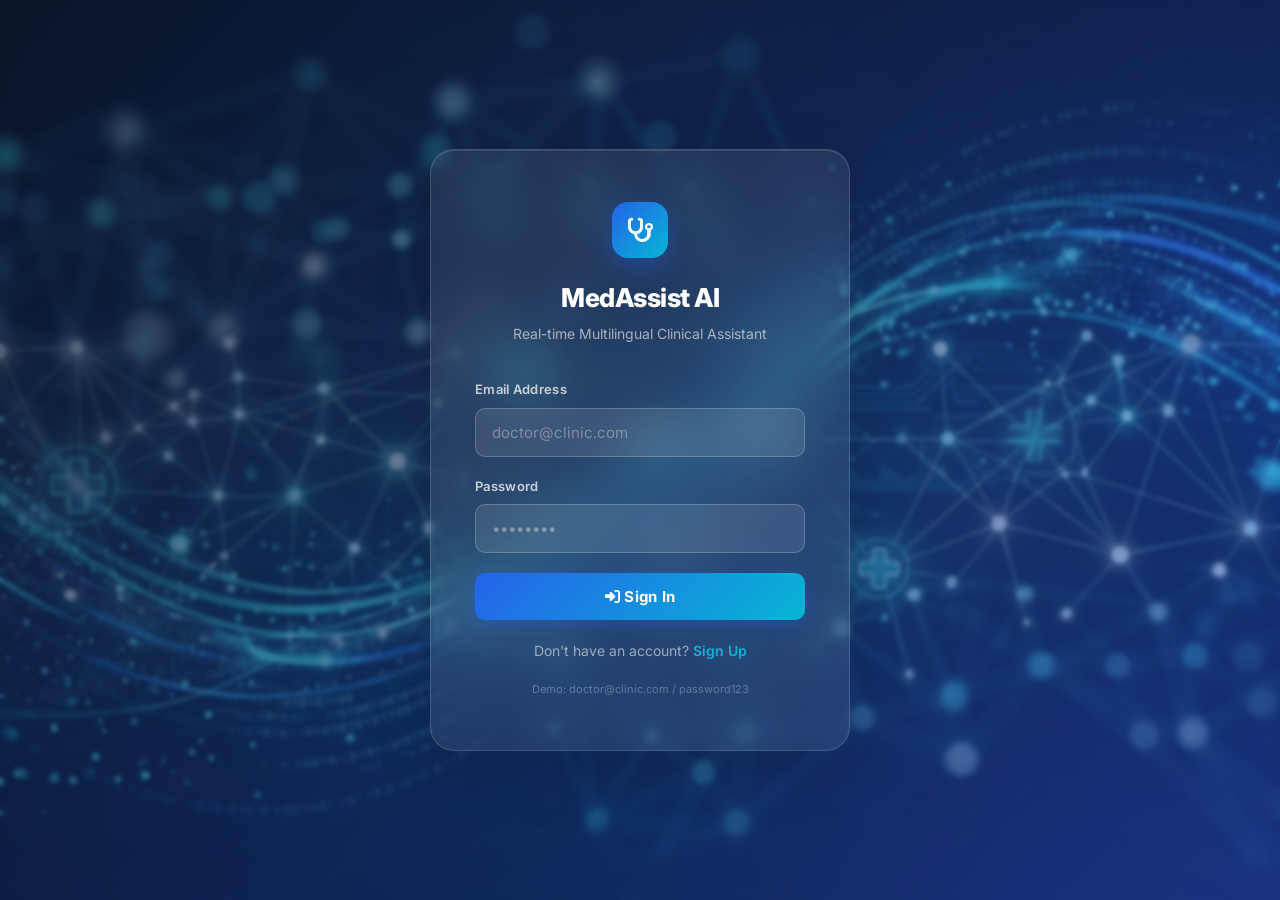
==== commit a9b31dee: "1.4.3" ====
--- a/frontend/login.html
+++ b/frontend/login.html
@@ -4,76 +4,134 @@
     <meta charset="UTF-8">
     <meta name="viewport" content="width=device-width, initial-scale=1.0">
     <title>Login | MedAssist AI</title>
+    <meta name="description" content="Sign in to MedAssist AI – Real-time multilingual clinical consultation assistant for doctors.">
     <link rel="stylesheet" href="styles.css">
-    <!-- Font Awesome for icons -->
     <link rel="stylesheet" href="https://cdnjs.cloudflare.com/ajax/libs/font-awesome/6.4.0/css/all.min.css">
 </head>
 <body class="auth-page">
     <div class="login-container">
         <div class="login-card">
-            <form id="loginForm">
-                <div id="authTitle">
-                    <h1 class="app-name">MedAssist AI</h1>
-                    <p class="app-tagline">Real-time Multilingual Clinical Assistant</p>
+            <div class="login-logo">
+                <i class="fa-solid fa-stethoscope"></i>
+            </div>
+            <h1 class="app-name">MedAssist AI</h1>
+            <p class="app-tagline" id="authTagline">Real-time Multilingual Clinical Assistant</p>
+
+            <div class="login-error" id="loginError">
+                <i class="fa-solid fa-circle-exclamation"></i>
+                <span id="errorMsg">Invalid email or password.</span>
+            </div>
+
+            <form id="loginForm" novalidate>
+                <div class="form-group" id="nameGroup" style="display:none;">
+                    <label for="fullName">Full Name</label>
+                    <input type="text" id="fullName" placeholder="Dr. John Smith" autocomplete="name">
                 </div>
-
                 <div class="form-group">
                     <label for="email">Email Address</label>
-                    <div class="input-wrapper">
-                        <input type="email" id="email" placeholder="doctor@clinic.com" required autocomplete="email">
-                    </div>
+                    <input type="email" id="email" placeholder="doctor@clinic.com" required autocomplete="email">
                 </div>
                 <div class="form-group">
                     <label for="password">Password</label>
-                    <div class="input-wrapper">
-                        <input type="password" id="password" placeholder="••••••••" required autocomplete="current-password">
-                    </div>
+                    <input type="password" id="password" placeholder="••••••••" required autocomplete="current-password" minlength="6">
                 </div>
-                
+
                 <button type="submit" id="authBtn" class="login-btn">
-                    Sign In
+                    <i class="fa-solid fa-right-to-bracket"></i> Sign In
                 </button>
 
                 <div class="form-footer">
-                    <p id="toggleAuth">Don't have an account? <a href="#" onclick="toggleAuth(event)">Sign Up</a></p>
+                    <p id="toggleAuthText">Don't have an account? <a href="#" id="toggleAuthLink">Sign Up</a></p>
                 </div>
             </form>
+
+            <!-- Demo hint -->
+            <p style="text-align:center; margin-top:20px; font-size:11px; color:rgba(255,255,255,0.3);">
+                Demo: doctor@clinic.com / password123
+            </p>
         </div>
     </div>
 
     <script>
+        const API_BASE = "http://127.0.0.1:8000/api";
         let isLogin = true;
 
-        function toggleAuth(e) {
+        const toggleAuthLink = document.getElementById('toggleAuthLink');
+        const toggleAuthText = document.getElementById('toggleAuthText');
+        const authBtn        = document.getElementById('authBtn');
+        const authTagline    = document.getElementById('authTagline');
+        const nameGroup      = document.getElementById('nameGroup');
+        const loginError     = document.getElementById('loginError');
+        const errorMsg       = document.getElementById('errorMsg');
+
+        toggleAuthLink.addEventListener('click', (e) => {
             e.preventDefault();
             isLogin = !isLogin;
-            const btn = document.getElementById('authBtn');
-            const toggle = document.getElementById('toggleAuth');
-            const title = document.querySelector('.app-tagline');
+            loginError.style.display = 'none';
 
             if (isLogin) {
-                btn.textContent = 'Sign In';
-                toggle.innerHTML = 'Don\'t have an account? <a href="#" onclick="toggleAuth(event)">Sign Up</a>';
-                title.textContent = 'Real-time Multilingual Clinical Assistant';
+                authBtn.innerHTML        = '<i class="fa-solid fa-right-to-bracket"></i> Sign In';
+                toggleAuthText.innerHTML = 'Don\'t have an account? <a href="#" id="toggleAuthLink">Sign Up</a>';
+                authTagline.textContent  = 'Real-time Multilingual Clinical Assistant';
+                nameGroup.style.display  = 'none';
             } else {
-                btn.textContent = 'Create Account';
-                toggle.innerHTML = 'Already have an account? <a href="#" onclick="toggleAuth(event)">Sign In</a>';
-                title.textContent = 'Join the future of clinical documentation';
+                authBtn.innerHTML        = '<i class="fa-solid fa-user-plus"></i> Create Account';
+                toggleAuthText.innerHTML = 'Already have an account? <a href="#" id="toggleAuthLink">Sign In</a>';
+                authTagline.textContent  = 'Join the future of clinical documentation';
+                nameGroup.style.display  = 'block';
             }
-        }
+
+            // Re-bind the new link
+            document.getElementById('toggleAuthLink').addEventListener('click', arguments.callee);
+        });
 
         document.getElementById('loginForm').addEventListener('submit', async (e) => {
             e.preventDefault();
-            const btn = document.getElementById('authBtn');
-            const originalText = btn.textContent;
-            btn.innerHTML = '<i class="fa-solid fa-circle-notch fa-spin"></i> Processing...';
-            btn.disabled = true;
+            loginError.style.display = 'none';
 
-            // Simulate API delay
-            setTimeout(() => {
+            const email    = document.getElementById('email').value.trim();
+            const password = document.getElementById('password').value;
+
+            if (!email || !password) {
+                showError('Please fill in all required fields.');
+                return;
+            }
+
+            authBtn.innerHTML = '<i class="fa-solid fa-circle-notch fa-spin"></i> Authenticating...';
+            authBtn.disabled  = true;
+
+            try {
+                const res = await fetch(`${API_BASE}/login`, {
+                    method: 'POST',
+                    headers: { 'Content-Type': 'application/json' },
+                    body: JSON.stringify({ email, password })
+                });
+
+                if (!res.ok) {
+                    const err = await res.json().catch(() => ({}));
+                    throw new Error(err.detail || 'Invalid credentials.');
+                }
+
+                const data = await res.json();
+                // Store session info
+                sessionStorage.setItem('doctor', JSON.stringify(data.user));
                 window.location.href = 'index.html';
-            }, 1000);
+
+            } catch (err) {
+                showError(err.message || 'Could not reach server. Please check the backend is running.');
+                authBtn.innerHTML = isLogin
+                    ? '<i class="fa-solid fa-right-to-bracket"></i> Sign In'
+                    : '<i class="fa-solid fa-user-plus"></i> Create Account';
+                authBtn.disabled = false;
+            }
         });
+
+        function showError(msg) {
+            errorMsg.textContent     = msg;
+            loginError.style.display = 'flex';
+            loginError.style.gap     = '8px';
+            loginError.style.alignItems = 'center';
+        }
     </script>
 </body>
 </html>
--- a/frontend/styles.css
+++ b/frontend/styles.css
@@ -1,21 +1,41 @@
-@import url('https://fonts.googleapis.com/css2?family=Inter:wght@300;400;500;600;700&display=swap');
+@import url('https://fonts.googleapis.com/css2?family=Inter:wght@300;400;500;600;700;800&display=swap');
 
 :root {
     --primary: #2563eb;
     --primary-hover: #1d4ed8;
+    --primary-light: rgba(37, 99, 235, 0.1);
     --accent: #06b6d4;
-    --bg-gradient: linear-gradient(135deg, #f0f9ff 0%, #e0f2fe 100%);
-    --card-bg: rgba(255, 255, 255, 0.85);
-    --text-main: #1e293b;
+    --success: #10b981;
+    --danger: #ef4444;
+    --warning: #f59e0b;
+
+    /* Sidebar */
+    --sidebar-bg: #0f172a;
+    --sidebar-width: 260px;
+    --sidebar-text: #94a3b8;
+    --sidebar-active: #2563eb;
+    --sidebar-hover: rgba(255,255,255,0.06);
+
+    /* Content */
+    --bg: #f1f5f9;
+    --card-bg: #ffffff;
+    --border: #e2e8f0;
+    --text-main: #0f172a;
     --text-muted: #64748b;
-    --border: #e2e8f0;
-    --shadow-sm: 0 1px 2px 0 rgb(0 0 0 / 0.05);
-    --shadow-md: 0 4px 6px -1px rgb(0 0 0 / 0.1), 0 2px 4px -2px rgb(0 0 0 / 0.1);
-    --shadow-lg: 0 10px 15px -3px rgb(0 0 0 / 0.1), 0 4px 6px -4px rgb(0 0 0 / 0.1);
-    --shadow-xl: 0 20px 25px -5px rgb(0 0 0 / 0.1), 0 8px 10px -6px rgb(0 0 0 / 0.1);
-}
-
-* {
+    --text-light: #94a3b8;
+
+    /* Shadows */
+    --shadow-sm: 0 1px 3px rgba(0,0,0,0.08);
+    --shadow-md: 0 4px 16px rgba(0,0,0,0.1);
+    --shadow-lg: 0 10px 40px rgba(0,0,0,0.12);
+    --shadow-xl: 0 20px 60px rgba(0,0,0,0.15);
+
+    --radius-sm: 10px;
+    --radius-md: 16px;
+    --radius-lg: 24px;
+}
+
+*, *::before, *::after {
     margin: 0;
     padding: 0;
     box-sizing: border-box;
@@ -25,222 +45,692 @@
     font-family: 'Inter', sans-serif;
     color: var(--text-main);
     line-height: 1.5;
-    background: #f8fafc;
-}
-
-/* Authentication Page */
+    background: var(--bg);
+    -webkit-font-smoothing: antialiased;
+}
+
+/* ── Scrollbar ── */
+::-webkit-scrollbar { width: 6px; }
+::-webkit-scrollbar-track { background: transparent; }
+::-webkit-scrollbar-thumb { background: #cbd5e1; border-radius: 10px; }
+::-webkit-scrollbar-thumb:hover { background: #94a3b8; }
+
+/* ══════════════════════════════════════
+   AUTH PAGE
+══════════════════════════════════════ */
 .auth-page {
-    background: url('medassist_login_bg_1776790889666.png') no-repeat center center fixed;
+    background: url('medassist_login_bg.png') no-repeat center center fixed;
     background-size: cover;
     min-height: 100vh;
     display: flex;
     align-items: center;
     justify-content: center;
+    position: relative;
 }
 
 .auth-page::before {
     content: '';
     position: absolute;
-    top: 0;
-    left: 0;
-    right: 0;
-    bottom: 0;
-    background: radial-gradient(circle at 50% 50%, rgba(255, 255, 255, 0.1) 0%, rgba(37, 99, 235, 0.1) 100%);
-    backdrop-filter: blur(4px);
+    inset: 0;
+    background: linear-gradient(135deg, rgba(15,23,42,0.75) 0%, rgba(37,99,235,0.4) 100%);
+    backdrop-filter: blur(2px);
 }
 
 .login-container {
     width: 100%;
-    max-width: 440px;
+    max-width: 460px;
     padding: 20px;
     z-index: 10;
+    position: relative;
 }
 
 .login-card {
-    background: var(--card-bg);
-    backdrop-filter: blur(12px);
-    border: 1px solid rgba(255,255,255,0.3);
-    border-radius: 24px;
-    padding: 48px 40px;
-    box-shadow: var(--shadow-xl);
+    background: rgba(255, 255, 255, 0.08);
+    backdrop-filter: blur(24px);
+    -webkit-backdrop-filter: blur(24px);
+    border: 1px solid rgba(255,255,255,0.15);
+    border-radius: var(--radius-lg);
+    padding: 52px 44px;
+    box-shadow: var(--shadow-xl), inset 0 1px 0 rgba(255,255,255,0.1);
+}
+
+.login-logo {
+    width: 56px;
+    height: 56px;
+    background: linear-gradient(135deg, var(--primary), var(--accent));
+    border-radius: var(--radius-md);
+    display: flex;
+    align-items: center;
+    justify-content: center;
+    font-size: 24px;
+    color: white;
+    margin: 0 auto 20px;
+    box-shadow: 0 8px 24px rgba(37,99,235,0.4);
+}
+
+.app-name {
+    font-size: 26px;
+    font-weight: 800;
+    color: #ffffff;
     text-align: center;
-}
-
-/* Dashboard Layout */
+    letter-spacing: -0.5px;
+}
+
+.app-tagline {
+    font-size: 14px;
+    color: rgba(255,255,255,0.6);
+    text-align: center;
+    margin-top: 6px;
+    margin-bottom: 36px;
+}
+
+.form-group {
+    margin-bottom: 20px;
+}
+
+.form-group label {
+    display: block;
+    font-size: 13px;
+    font-weight: 600;
+    color: rgba(255,255,255,0.75);
+    margin-bottom: 8px;
+    letter-spacing: 0.3px;
+}
+
+.form-group input {
+    width: 100%;
+    padding: 14px 16px;
+    background: rgba(255,255,255,0.1);
+    border: 1px solid rgba(255,255,255,0.2);
+    border-radius: var(--radius-sm);
+    color: white;
+    font-size: 15px;
+    font-family: 'Inter', sans-serif;
+    transition: all 0.2s;
+    outline: none;
+}
+
+.form-group input::placeholder { color: rgba(255,255,255,0.35); }
+
+.form-group input:focus {
+    background: rgba(255,255,255,0.15);
+    border-color: var(--accent);
+    box-shadow: 0 0 0 4px rgba(6,182,212,0.15);
+}
+
+.login-btn {
+    width: 100%;
+    padding: 14px;
+    background: linear-gradient(135deg, var(--primary), var(--accent));
+    color: white;
+    border: none;
+    border-radius: var(--radius-sm);
+    font-size: 15px;
+    font-weight: 700;
+    font-family: 'Inter', sans-serif;
+    cursor: pointer;
+    transition: all 0.25s;
+    box-shadow: 0 4px 16px rgba(37,99,235,0.35);
+    letter-spacing: 0.3px;
+}
+
+.login-btn:hover:not(:disabled) {
+    transform: translateY(-1px);
+    box-shadow: 0 8px 24px rgba(37,99,235,0.45);
+}
+
+.login-btn:disabled { opacity: 0.7; cursor: not-allowed; transform: none; }
+
+.form-footer {
+    text-align: center;
+    margin-top: 20px;
+    font-size: 14px;
+    color: rgba(255,255,255,0.55);
+}
+
+.form-footer a {
+    color: var(--accent);
+    text-decoration: none;
+    font-weight: 600;
+}
+
+.form-footer a:hover { text-decoration: underline; }
+
+.login-error {
+    background: rgba(239,68,68,0.15);
+    border: 1px solid rgba(239,68,68,0.3);
+    color: #fca5a5;
+    padding: 10px 14px;
+    border-radius: var(--radius-sm);
+    font-size: 13px;
+    margin-bottom: 16px;
+    display: none;
+}
+
+/* ══════════════════════════════════════
+   DASHBOARD LAYOUT
+══════════════════════════════════════ */
 .dashboard-wrapper {
     display: flex;
     min-height: 100vh;
 }
 
+/* Sidebar */
 .sidebar {
-    width: 280px;
-    background: white;
-    border-right: 1px solid var(--border);
-    padding: 32px 24px;
+    width: var(--sidebar-width);
+    background: var(--sidebar-bg);
+    padding: 0;
     display: flex;
     flex-direction: column;
     position: fixed;
     height: 100vh;
     z-index: 50;
-}
-
+    transition: width 0.3s;
+}
+
+.sidebar-brand {
+    padding: 28px 24px 24px;
+    border-bottom: 1px solid rgba(255,255,255,0.06);
+    display: flex;
+    align-items: center;
+    gap: 12px;
+}
+
+.sidebar-logo {
+    width: 36px;
+    height: 36px;
+    background: linear-gradient(135deg, var(--primary), var(--accent));
+    border-radius: 10px;
+    display: flex;
+    align-items: center;
+    justify-content: center;
+    font-size: 16px;
+    color: white;
+    flex-shrink: 0;
+}
+
+.sidebar-brand h2 {
+    font-size: 17px;
+    font-weight: 700;
+    color: white;
+    letter-spacing: -0.3px;
+}
+
+.sidebar-brand span {
+    font-size: 11px;
+    color: var(--accent);
+    font-weight: 500;
+    display: block;
+    margin-top: 1px;
+}
+
+.sidebar-nav {
+    flex: 1;
+    padding: 20px 12px;
+    overflow-y: auto;
+}
+
+.nav-section-label {
+    font-size: 10px;
+    font-weight: 700;
+    text-transform: uppercase;
+    letter-spacing: 1.2px;
+    color: rgba(148,163,184,0.5);
+    padding: 8px 12px 6px;
+    margin-top: 8px;
+}
+
+.nav-item {
+    display: flex;
+    align-items: center;
+    padding: 11px 14px;
+    color: var(--sidebar-text);
+    text-decoration: none;
+    border-radius: var(--radius-sm);
+    margin-bottom: 2px;
+    font-size: 14px;
+    font-weight: 500;
+    transition: all 0.2s;
+    gap: 12px;
+    cursor: pointer;
+    border: none;
+    background: none;
+    width: 100%;
+    text-align: left;
+}
+
+.nav-item i { font-size: 15px; width: 18px; flex-shrink: 0; }
+
+.nav-item:hover { background: var(--sidebar-hover); color: white; }
+
+.nav-item.active {
+    background: rgba(37, 99, 235, 0.2);
+    color: #93c5fd;
+    border: 1px solid rgba(37,99,235,0.25);
+}
+
+.nav-item.active i { color: var(--primary); }
+
+.sidebar-footer {
+    padding: 16px 12px;
+    border-top: 1px solid rgba(255,255,255,0.06);
+}
+
+.doctor-pill {
+    display: flex;
+    align-items: center;
+    gap: 10px;
+    padding: 10px 12px;
+    background: rgba(255,255,255,0.05);
+    border-radius: var(--radius-sm);
+    margin-bottom: 8px;
+}
+
+.doctor-avatar {
+    width: 32px;
+    height: 32px;
+    background: linear-gradient(135deg, var(--primary), var(--accent));
+    border-radius: 50%;
+    display: flex;
+    align-items: center;
+    justify-content: center;
+    font-size: 12px;
+    font-weight: 700;
+    color: white;
+    flex-shrink: 0;
+}
+
+.doctor-info p { font-size: 13px; font-weight: 600; color: white; }
+.doctor-info span { font-size: 11px; color: var(--sidebar-text); }
+
+/* Main Content */
 .main-content {
     flex: 1;
-    margin-left: 280px;
-    padding: 40px;
-}
-
-.nav-item {
-    display: flex;
-    align-items: center;
-    padding: 12px 16px;
+    margin-left: var(--sidebar-width);
+    padding: 36px 40px;
+    min-height: 100vh;
+    background: var(--bg);
+}
+
+/* Header */
+.page-header {
+    display: flex;
+    justify-content: space-between;
+    align-items: flex-start;
+    margin-bottom: 32px;
+}
+
+.page-header h1 {
+    font-size: 26px;
+    font-weight: 800;
+    color: var(--text-main);
+    letter-spacing: -0.5px;
+}
+
+.page-header p {
+    font-size: 14px;
     color: var(--text-muted);
-    text-decoration: none;
-    border-radius: 12px;
-    margin-bottom: 8px;
-    font-weight: 500;
-    transition: all 0.2s;
-}
-
-.nav-item.active {
-    background: rgba(37, 99, 235, 0.08);
-    color: var(--primary);
-}
-
-.nav-item:hover:not(.active) {
-    background: #f1f5f9;
-}
-
-/* Cards & Grid */
+    margin-top: 4px;
+}
+
+.header-actions {
+    display: flex;
+    align-items: center;
+    gap: 12px;
+}
+
+.status-badge {
+    display: inline-flex;
+    align-items: center;
+    gap: 6px;
+    padding: 6px 14px;
+    background: rgba(16,185,129,0.1);
+    border: 1px solid rgba(16,185,129,0.2);
+    border-radius: 999px;
+    font-size: 12px;
+    font-weight: 600;
+    color: var(--success);
+}
+
+.status-dot {
+    width: 7px;
+    height: 7px;
+    background: var(--success);
+    border-radius: 50%;
+    animation: blink 2s infinite;
+}
+
+@keyframes blink {
+    0%, 100% { opacity: 1; }
+    50% { opacity: 0.3; }
+}
+
+/* Stat Cards */
+.stats-row {
+    display: grid;
+    grid-template-columns: repeat(3, 1fr);
+    gap: 16px;
+    margin-bottom: 28px;
+}
+
+.stat-card {
+    background: var(--card-bg);
+    border: 1px solid var(--border);
+    border-radius: var(--radius-md);
+    padding: 20px 24px;
+    display: flex;
+    align-items: center;
+    gap: 16px;
+    box-shadow: var(--shadow-sm);
+    transition: transform 0.2s, box-shadow 0.2s;
+}
+
+.stat-card:hover { transform: translateY(-2px); box-shadow: var(--shadow-md); }
+
+.stat-icon {
+    width: 48px;
+    height: 48px;
+    border-radius: var(--radius-sm);
+    display: flex;
+    align-items: center;
+    justify-content: center;
+    font-size: 20px;
+    flex-shrink: 0;
+}
+
+.stat-icon.blue { background: rgba(37,99,235,0.1); color: var(--primary); }
+.stat-icon.green { background: rgba(16,185,129,0.1); color: var(--success); }
+.stat-icon.cyan { background: rgba(6,182,212,0.1); color: var(--accent); }
+
+.stat-value { font-size: 24px; font-weight: 800; color: var(--text-main); }
+.stat-label { font-size: 12px; color: var(--text-muted); font-weight: 500; margin-top: 2px; }
+
+/* Dashboard Grid */
 .dashboard-grid {
     display: grid;
     grid-template-columns: 2fr 1fr;
     gap: 24px;
 }
 
+/* Cards */
 .card {
-    background: white;
+    background: var(--card-bg);
     border: 1px solid var(--border);
-    border-radius: 20px;
+    border-radius: var(--radius-md);
     padding: 24px;
     box-shadow: var(--shadow-sm);
-    transition: transform 0.2s;
+}
+
+.card-header {
+    display: flex;
+    align-items: center;
+    justify-content: space-between;
+    margin-bottom: 20px;
 }
 
 .card-title {
-    font-size: 18px;
-    font-weight: 600;
+    font-size: 15px;
+    font-weight: 700;
+    color: var(--text-main);
+    display: flex;
+    align-items: center;
+    gap: 8px;
+}
+
+.card-title i { color: var(--primary); font-size: 14px; }
+
+/* Recording Box */
+.recording-box {
+    display: flex;
+    align-items: center;
+    justify-content: space-between;
+    background: linear-gradient(135deg, #eff6ff, #f0fdf4);
+    border: 1px solid #bfdbfe;
+    border-radius: var(--radius-md);
+    padding: 20px 24px;
     margin-bottom: 20px;
-    display: flex;
-    align-items: center;
-    gap: 10px;
-}
-
-/* Components */
-.logo-icon {
-    width: 64px;
-    height: 64px;
-    background: linear-gradient(135deg, var(--primary), var(--accent));
-    border-radius: 16px;
-    display: flex;
-    align-items: center;
-    justify-content: center;
-    margin-bottom: 16px;
-}
-
-.app-name {
-    font-weight: 700;
-    color: var(--primary);
-}
+}
+
+.recording-box.active {
+    background: linear-gradient(135deg, #fef2f2, #fff7ed);
+    border-color: #fca5a5;
+    animation: breathe 2s ease-in-out infinite;
+}
+
+@keyframes breathe {
+    0%, 100% { box-shadow: 0 0 0 0 rgba(239,68,68,0.1); }
+    50% { box-shadow: 0 0 0 8px rgba(239,68,68,0.05); }
+}
+
+.recording-info p:first-child { font-size: 15px; font-weight: 700; color: var(--text-main); }
+.recording-info p:last-child { font-size: 12px; color: var(--text-muted); margin-top: 3px; }
 
 .btn-record {
-    width: 56px;
-    height: 56px;
+    width: 54px;
+    height: 54px;
     border-radius: 50%;
-    background: #ef4444;
+    background: var(--danger);
     color: white;
     border: none;
     cursor: pointer;
     display: flex;
     align-items: center;
     justify-content: center;
-    font-size: 20px;
-    box-shadow: 0 4px 12px rgba(239, 68, 68, 0.3);
+    font-size: 18px;
     transition: all 0.3s;
-}
+    box-shadow: 0 4px 16px rgba(239,68,68,0.35);
+    flex-shrink: 0;
+}
+
+.btn-record:hover { transform: scale(1.08); box-shadow: 0 6px 20px rgba(239,68,68,0.45); }
 
 .btn-record.recording {
-    animation: pulse 1.5s infinite;
-}
-
-@keyframes pulse {
-    0% { box-shadow: 0 0 0 0 rgba(239, 68, 68, 0.4); }
-    70% { box-shadow: 0 0 0 15px rgba(239, 68, 68, 0); }
-    100% { box-shadow: 0 0 0 0 rgba(239, 68, 68, 0); }
+    animation: pulse-ring 1.5s infinite;
+    background: #dc2626;
+}
+
+@keyframes pulse-ring {
+    0% { box-shadow: 0 0 0 0 rgba(239,68,68,0.5); }
+    70% { box-shadow: 0 0 0 18px rgba(239,68,68,0); }
+    100% { box-shadow: 0 0 0 0 rgba(239,68,68,0); }
+}
+
+/* Transcript */
+.transcript-label {
+    font-size: 10px;
+    font-weight: 700;
+    text-transform: uppercase;
+    letter-spacing: 1px;
+    color: var(--text-light);
+    margin-bottom: 10px;
 }
 
 .transcript-area {
     min-height: 200px;
-    background: #f1f5f9;
-    border-radius: 12px;
+    max-height: 340px;
+    background: #f8fafc;
+    border: 1px solid var(--border);
+    border-radius: var(--radius-sm);
     padding: 16px;
-    font-size: 15px;
-    line-height: 1.6;
+    font-size: 14px;
+    line-height: 1.7;
+    color: var(--text-main);
+    overflow-y: auto;
     margin-bottom: 16px;
-}
-
-.login-btn {
-    width: 100%;
-    padding: 14px;
-    background: var(--primary);
+    transition: border-color 0.2s;
+}
+
+.transcript-area.has-content { border-color: #bfdbfe; background: #fafcff; }
+
+.btn-row {
+    display: grid;
+    grid-template-columns: 1fr 1fr;
+    gap: 12px;
+}
+
+.btn-primary {
+    padding: 12px;
+    background: linear-gradient(135deg, var(--primary), #3b82f6);
     color: white;
     border: none;
-    border-radius: 12px;
+    border-radius: var(--radius-sm);
+    font-size: 14px;
     font-weight: 600;
+    font-family: 'Inter', sans-serif;
     cursor: pointer;
     transition: all 0.2s;
-}
-
-.login-btn:hover {
-    background: var(--primary-hover);
-}
-
+    display: flex;
+    align-items: center;
+    justify-content: center;
+    gap: 8px;
+}
+
+.btn-primary:hover:not(:disabled) { transform: translateY(-1px); box-shadow: 0 4px 12px rgba(37,99,235,0.3); }
+.btn-primary:disabled { opacity: 0.6; cursor: not-allowed; transform: none; }
+
+.btn-outline {
+    padding: 12px;
+    background: white;
+    color: var(--primary);
+    border: 1.5px solid var(--primary);
+    border-radius: var(--radius-sm);
+    font-size: 14px;
+    font-weight: 600;
+    font-family: 'Inter', sans-serif;
+    cursor: pointer;
+    transition: all 0.2s;
+    display: flex;
+    align-items: center;
+    justify-content: center;
+    gap: 8px;
+}
+
+.btn-outline:hover { background: var(--primary-light); }
+
+/* AI Suggestions */
 .suggestion-chip {
-    display: inline-block;
+    display: inline-flex;
+    align-items: center;
+    gap: 6px;
     padding: 6px 12px;
-    background: rgba(37, 99, 235, 0.08);
-    border: 1px solid rgba(37, 99, 235, 0.1);
-    border-radius: 8px;
+    background: var(--primary-light);
+    border: 1px solid rgba(37,99,235,0.15);
+    border-radius: 999px;
+    font-size: 12px;
+    font-weight: 600;
+    color: var(--primary);
+    margin: 0 6px 8px 0;
+    animation: chipIn 0.3s ease;
+}
+
+@keyframes chipIn {
+    from { opacity: 0; transform: scale(0.8); }
+    to { opacity: 1; transform: scale(1); }
+}
+
+.suggestion-chip.danger {
+    background: #fef2f2;
+    border-color: #fca5a5;
+    color: var(--danger);
+}
+
+/* Report */
+.report-header {
+    border-bottom: 2px solid var(--border);
+    padding-bottom: 16px;
+    margin-bottom: 24px;
+}
+
+.report-header h3 {
     font-size: 13px;
-    margin: 0 8px 8px 0;
+    font-weight: 800;
     color: var(--primary);
-    font-weight: 500;
-}
-
-.suggestion-chip.primary {
-    background: rgba(37, 99, 235, 0.08);
-    color: var(--primary);
-}
-
-.suggestion-chip.danger {
-    background: #fee2e2;
-    color: #ef4444;
-    border-color: #fca5a5;
-}
-
-.report-preview {
-    font-family: inherit;
-    line-height: 1.8;
-}
+    letter-spacing: 1px;
+    text-transform: uppercase;
+}
+
+.report-header p { font-size: 12px; color: var(--text-muted); margin-top: 4px; }
+
+.report-field { margin-bottom: 20px; }
+
+.report-field label {
+    display: block;
+    font-size: 10px;
+    font-weight: 700;
+    text-transform: uppercase;
+    letter-spacing: 1px;
+    color: var(--text-muted);
+    margin-bottom: 8px;
+}
+
+.editable-field {
+    background: #f8fafc;
+    border: 1px solid transparent;
+    border-radius: var(--radius-sm);
+    padding: 12px 14px;
+    font-size: 14px;
+    line-height: 1.7;
+    white-space: pre-wrap;
+    outline: none;
+    transition: all 0.2s;
+    min-height: 60px;
+}
+
+.editable-field:focus {
+    background: white;
+    border-color: var(--primary);
+    box-shadow: 0 0 0 4px rgba(37,99,235,0.08);
+}
+
+.report-actions {
+    display: grid;
+    grid-template-columns: 1fr 1fr;
+    gap: 12px;
+    margin-top: 24px;
+}
+
+.btn-success {
+    padding: 12px;
+    background: linear-gradient(135deg, var(--success), #059669);
+    color: white;
+    border: none;
+    border-radius: var(--radius-sm);
+    font-size: 14px;
+    font-weight: 600;
+    font-family: 'Inter', sans-serif;
+    cursor: pointer;
+    transition: all 0.2s;
+    display: flex;
+    align-items: center;
+    justify-content: center;
+    gap: 8px;
+}
+
+.btn-success:hover { transform: translateY(-1px); box-shadow: 0 4px 12px rgba(16,185,129,0.3); }
+
+/* History */
+.history-list { list-style: none; }
 
 .history-item {
-    padding: 16px;
+    padding: 14px;
     border-bottom: 1px solid #f1f5f9;
     cursor: pointer;
-}
-
-.history-item:hover {
-    background: #f8fafc;
+    border-radius: var(--radius-sm);
+    transition: background 0.15s;
+}
+
+.history-item:last-child { border-bottom: none; }
+.history-item:hover { background: #f8fafc; }
+
+.history-title { font-size: 13px; font-weight: 600; color: var(--text-main); }
+.history-summary { font-size: 12px; color: var(--text-muted); margin: 3px 0; }
+.history-date { font-size: 11px; color: var(--text-light); }
+
+.history-empty {
+    text-align: center;
+    padding: 32px 16px;
+    color: var(--text-muted);
+    font-size: 13px;
 }
 
 /* Critical Alert Toast */
@@ -248,119 +738,56 @@
     position: fixed;
     top: 24px;
     right: 24px;
-    background: #ef4444;
-    color: white;
-    padding: 16px 24px;
-    border-radius: 12px;
-    box-shadow: 0 10px 15px -3px rgba(239, 68, 68, 0.4);
-    display: flex;
-    align-items: center;
+    background: linear-gradient(135deg, #dc2626, #ef4444);
+    color: white;
+    padding: 16px 20px;
+    border-radius: var(--radius-md);
+    box-shadow: 0 10px 30px rgba(239,68,68,0.4);
+    display: flex;
+    align-items: flex-start;
     gap: 12px;
     z-index: 1000;
+    max-width: 360px;
     transform: translateX(120%);
     transition: transform 0.5s cubic-bezier(0.175, 0.885, 0.32, 1.275);
 }
 
-.critical-alert-toast.show {
-    transform: translateX(0);
-}
-
-.critical-alert-toast i {
-    font-size: 20px;
-}
-
-/* Report Styles */
-.report-header {
-    border-bottom: 2px solid #f1f5f9;
-    padding-bottom: 16px;
-    margin-bottom: 24px;
-}
-
-.report-header h3 {
-    color: var(--primary);
-    font-weight: 700;
-    letter-spacing: 0.5px;
-}
-
-.report-header p {
-    font-size: 12px;
-    color: var(--text-muted);
-    margin-top: 4px;
-}
-
-.report-field {
-    margin-bottom: 20px;
-}
-
-.report-field label {
-    display: block;
+.critical-alert-toast.show { transform: translateX(0); }
+.critical-alert-toast i { font-size: 18px; margin-top: 1px; flex-shrink: 0; }
+.critical-alert-toast strong { display: block; font-size: 13px; font-weight: 700; }
+.critical-alert-toast p { font-size: 12px; opacity: 0.9; margin-top: 2px; }
+
+/* Language badge */
+.lang-badge {
+    display: inline-flex;
+    align-items: center;
+    gap: 5px;
+    padding: 3px 10px;
+    background: rgba(6,182,212,0.1);
+    border: 1px solid rgba(6,182,212,0.2);
+    border-radius: 999px;
     font-size: 11px;
-    font-weight: 700;
-    text-transform: uppercase;
-    color: var(--text-muted);
-    margin-bottom: 8px;
-    letter-spacing: 1px;
-}
-
-.editable-field {
-    border: 1px solid transparent;
-    padding: 12px;
-    border-radius: 10px;
-    background: #f8fafc;
-    transition: all 0.2s;
-    font-size: 15px;
-    white-space: pre-wrap;
-    outline: none;
-}
-
-.editable-field:focus {
-    background: white;
-    border-color: var(--primary);
-    box-shadow: 0 0 0 4px rgba(37, 99, 235, 0.1);
-}
-
-.report-actions {
-    display: grid;
-    grid-template-columns: 1fr 1fr;
-    gap: 16px;
-    margin-top: 32px;
-}
-
-/* History Improvements */
-.history-summary {
-    font-size: 12px;
-    color: var(--text-muted);
-    margin: 4px 0;
-}
-
-/* Scrollbar */
-::-webkit-scrollbar {
-    width: 8px;
-}
-::-webkit-scrollbar-track {
-    background: transparent;
-}
-::-webkit-scrollbar-thumb {
-    background: #e2e8f0;
-    border-radius: 10px;
-}
-::-webkit-scrollbar-thumb:hover {
-    background: #cbd5e1;
-}
-
-@media (max-width: 1024px) {
-    .dashboard-grid {
-        grid-template-columns: 1fr;
-    }
-    .sidebar {
-        width: 80px;
-        padding: 20px 10px;
-    }
-    .sidebar .nav-item span, .sidebar .logo-section h2 {
-        display: none;
-    }
-    .main-content {
-        margin-left: 80px;
-        padding: 20px;
-    }
-}
+    font-weight: 600;
+    color: var(--accent);
+}
+
+/* ── Responsive ── */
+@media (max-width: 1100px) {
+    .dashboard-grid { grid-template-columns: 1fr; }
+    .stats-row { grid-template-columns: 1fr 1fr; }
+}
+
+@media (max-width: 768px) {
+    :root { --sidebar-width: 72px; }
+    .sidebar-brand h2, .sidebar-brand span,
+    .nav-item span, .nav-section-label,
+    .doctor-info { display: none; }
+    .sidebar-brand { justify-content: center; padding: 20px 12px; }
+    .nav-item { justify-content: center; padding: 12px; }
+    .doctor-pill { justify-content: center; }
+    .main-content { padding: 20px 16px; }
+    .stats-row { grid-template-columns: 1fr; }
+    .btn-row { grid-template-columns: 1fr; }
+    .report-actions { grid-template-columns: 1fr; }
+    .page-header { flex-direction: column; gap: 12px; }
+}
